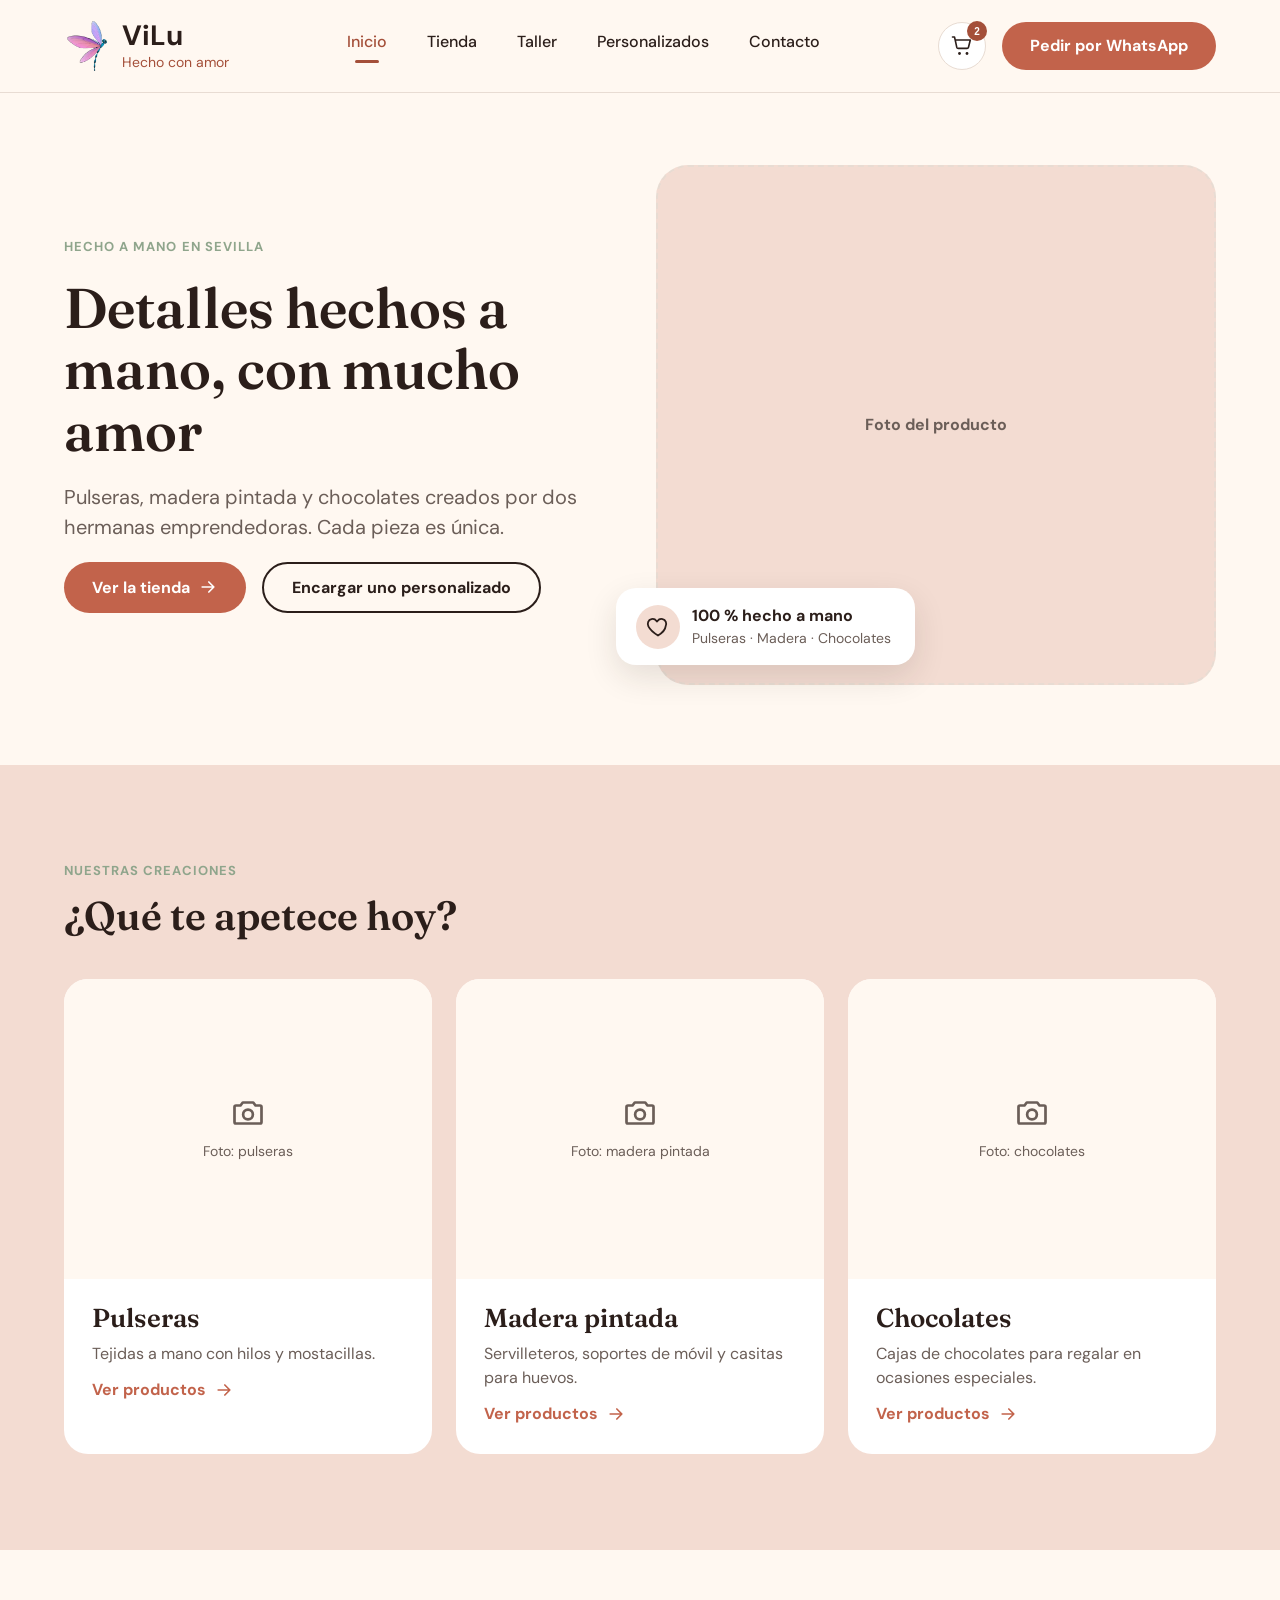
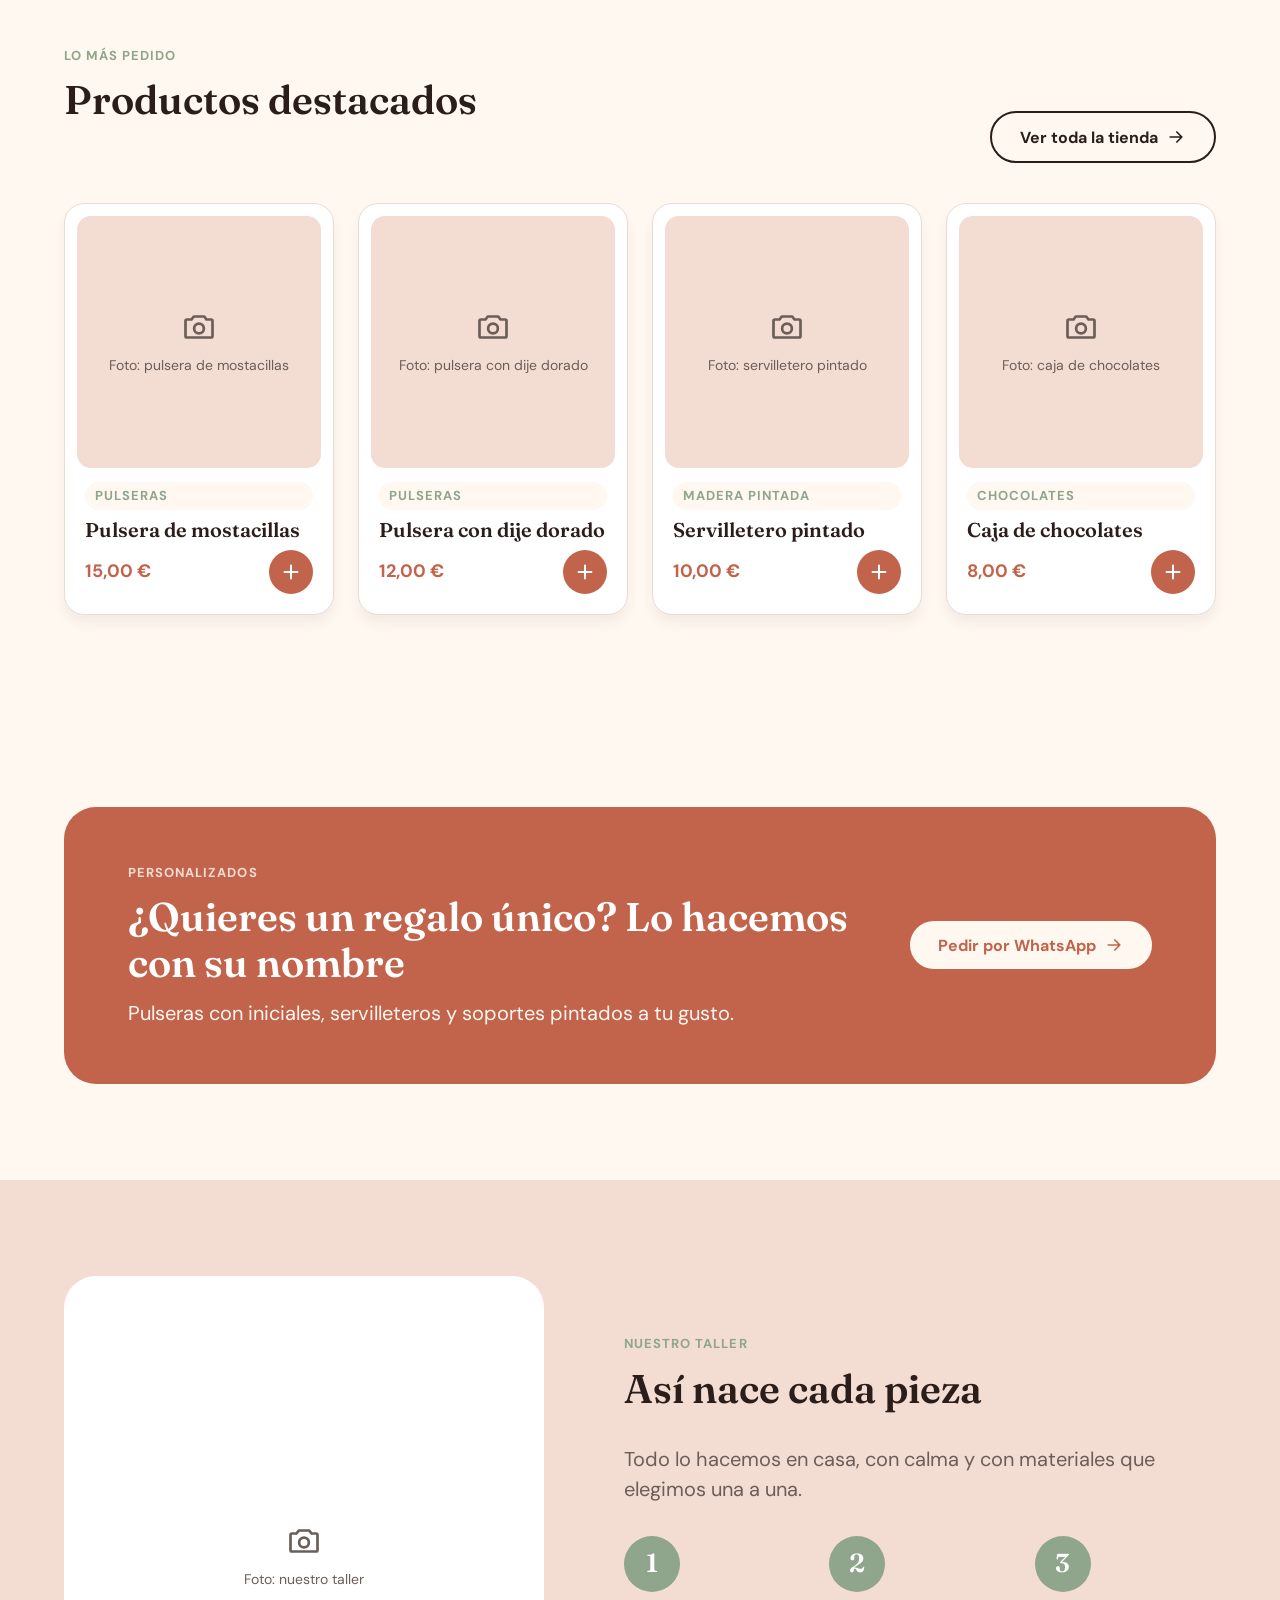
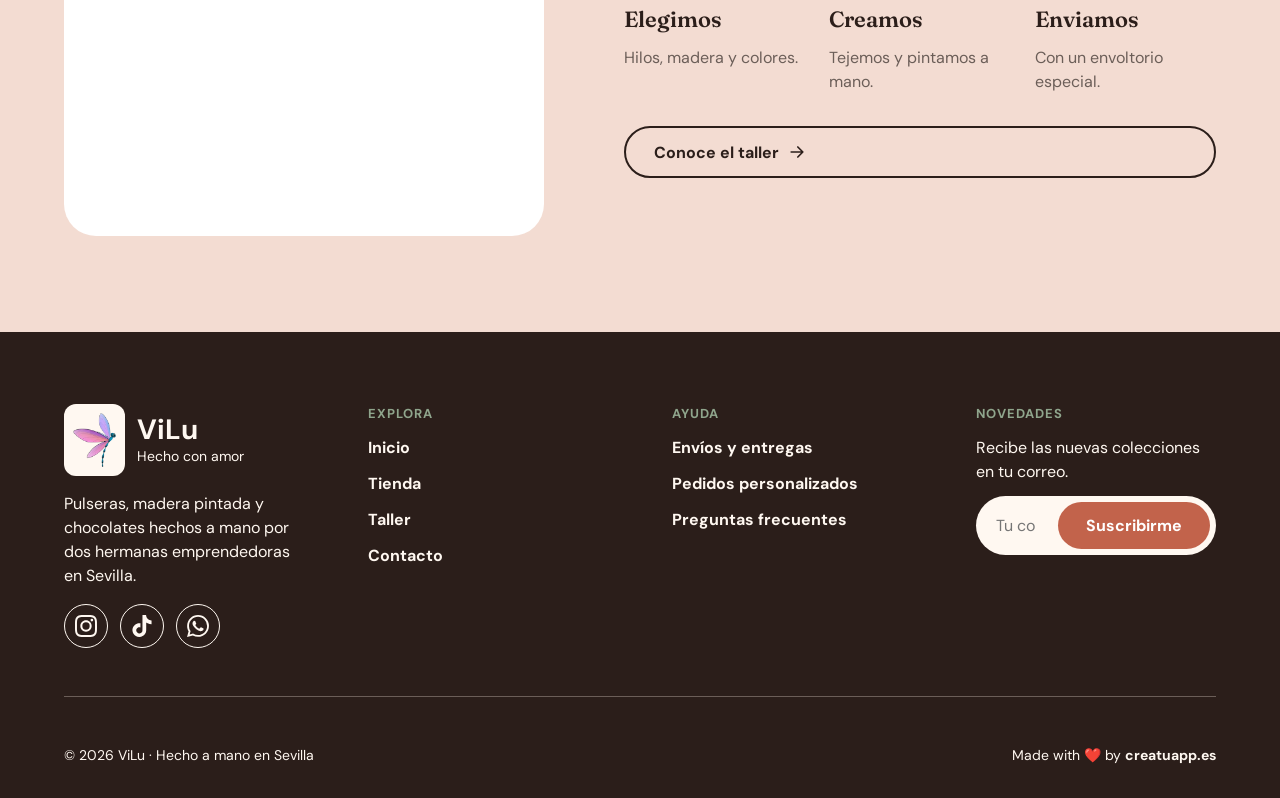
==== index.html @ 016a62fa "agregando taller" ====
<!DOCTYPE html>
<html lang="es">

<head>
  <meta charset="UTF-8">
  <meta name="viewport" content="width=device-width, initial-scale=1.0">
  <title>ViLu · Pulseras, madera pintada y chocolates hechos a mano en Sevilla</title>
  <meta name="description"
    content="Pulseras, madera pintada y chocolates hechos a mano en Sevilla por dos hermanas Colombianas.">

  <link rel="icon" href="img/favicon.png" type="image/png">

  <link rel="preload" href="fonts/dm-sans.woff2" as="font" type="font/woff2" crossorigin>

  <link rel="stylesheet" href="css/main.css">
</head>

<body>
  <header class="header">
    <div class="container header__container">

      <a class="logo" href="index.html">
        <img class="logo__img" src="img/logo.png" alt="" width="163" height="200">
        <span class="logo__text">
          <span class="logo__name">ViLu</span>
          <span class="logo__tagline">Hecho con amor</span>
        </span>
      </a>

      <nav class="nav" aria-label="Menú principal">
        <ul class="nav__list">
          <li><a class="nav__link nav__link--active" href="index.html" aria-current="page">Inicio</a></li>
          <li><a class="nav__link" href="tienda.html">Tienda</a></li>
          <li><a class="nav__link" href="taller.html">Taller</a></li>
          <li><a class="nav__link" href="personalizados.html">Personalizados</a></li>
          <li><a class="nav__link" href="contacto.html">Contacto</a></li>
        </ul>
      </nav>

      <div class="header__actions">
        <!-- PEC 5 (JS): el contador del carrito sumará productos -->
        <button class="cart" type="button" aria-label="Carrito: 2 productos">
          <img src="img/icono-carrito.svg" alt="" width="24" height="24">
          <span class="cart__count">2</span>
        </button>
        <a class="btn btn--primary header__whatsapp" href="https://wa.me/34000000000">Pedir por WhatsApp</a>
      </div>

    </div>
  </header>

  <main>

    <section class="hero">
      <div class="container hero__container">

        <div class="hero__text">
          <p class="hero__eyebrow">Hecho a mano en Sevilla</p>
          <h1 class="hero__title">Detalles hechos a mano, con mucho amor</h1>
          <p class="hero__description">Pulseras, madera pintada y chocolates creados por dos hermanas emprendedoras.
            Cada pieza es única.</p>

          <div class="hero__actions">
            <a class="btn btn--primary" href="tienda.html">
              Ver la tienda
              <img src="img/icono-flecha.svg" alt="" width="20" height="20">
            </a>
            <a class="btn btn--secondary" href="personalizados.html">Encargar uno personalizado</a>
          </div>
        </div>

        <div class="hero__media">
          <div class="hero__media-placeholder" aria-hidden="true">Foto del producto</div>

          <div class="hero__badge">
            <span class="hero__badge-icon">
              <img src="img/icono-corazon.svg" alt="" width="24" height="24">
            </span>
            <span class="hero__badge-text">
              <span class="hero__badge-title">100 % hecho a mano</span>
              <span class="hero__badge-subtitle">Pulseras · Madera · Chocolates</span>
            </span>
          </div>
        </div>

      </div>
    </section>

    <section class="categorias">
      <div class="container">

        <div class="section-heading">
          <p class="section-heading__eyebrow">Nuestras creaciones</p>
          <h2 class="section-heading__title">¿Qué te apetece hoy?</h2>
        </div>

        <div class="categorias__grid">

          <article class="categoria-card">
            <div class="categoria-card__foto">
              <img src="img/icono-foto.svg" alt="" width="36" height="36">
              <p>Foto: pulseras</p>
            </div>
            <div class="categoria-card__texto">
              <h3 class="categoria-card__titulo">Pulseras</h3>
              <p class="categoria-card__descripcion">Tejidas a mano con hilos y mostacillas.</p>
              <a class="categoria-card__enlace" href="tienda.html">
                Ver productos
                <img src="img/icono-flecha-terracota.svg" alt="" width="20" height="20">
              </a>
            </div>
          </article>

          <article class="categoria-card">
            <div class="categoria-card__foto">
              <img src="img/icono-foto.svg" alt="" width="36" height="36">
              <p>Foto: madera pintada</p>
            </div>
            <div class="categoria-card__texto">
              <h3 class="categoria-card__titulo">Madera pintada</h3>
              <p class="categoria-card__descripcion">Servilleteros, soportes de móvil y casitas para huevos.</p>
              <a class="categoria-card__enlace" href="tienda.html">
                Ver productos
                <img src="img/icono-flecha-terracota.svg" alt="" width="20" height="20">
              </a>
            </div>
          </article>

          <article class="categoria-card">
            <div class="categoria-card__foto">
              <img src="img/icono-foto.svg" alt="" width="36" height="36">
              <p>Foto: chocolates</p>
            </div>
            <div class="categoria-card__texto">
              <h3 class="categoria-card__titulo">Chocolates</h3>
              <p class="categoria-card__descripcion">Cajas de chocolates para regalar en ocasiones especiales.</p>
              <a class="categoria-card__enlace" href="tienda.html">
                Ver productos
                <img src="img/icono-flecha-terracota.svg" alt="" width="20" height="20">
              </a>
            </div>
          </article>

        </div>
      </div>
    </section>

    <section class="productos">
      <div class="container">

        <div class="productos__header">
          <div class="section-heading">
            <p class="section-heading__eyebrow">Lo más pedido</p>
            <h2 class="section-heading__title">Productos destacados</h2>
          </div>
          <a class="btn btn--secondary" href="tienda.html">
            Ver toda la tienda
            <img src="img/icono-flecha-cacao.svg" alt="" width="20" height="20">
          </a>
        </div>

        <div class="productos__grid">

          <article class="producto-card">
            <div class="producto-card__foto">
              <img src="img/icono-foto.svg" alt="" width="36" height="36">
              <p>Foto: pulsera de mostacillas</p>
            </div>
            <div class="producto-card__info">
              <span class="producto-card__etiqueta">Pulseras</span>
              <h3 class="producto-card__nombre">Pulsera de mostacillas</h3>
              <div class="producto-card__precio-fila">
                <span class="producto-card__precio">15,00 €</span>
                <button class="producto-card__anadir" type="button"
                  aria-label="Añadir Pulsera de mostacillas al carrito">
                  <img src="img/icono-mas.svg" alt="" width="22" height="22">
                </button>
              </div>
            </div>
          </article>

          <article class="producto-card">
            <div class="producto-card__foto">
              <img src="img/icono-foto.svg" alt="" width="36" height="36">
              <p>Foto: pulsera con dije dorado</p>
            </div>
            <div class="producto-card__info">
              <span class="producto-card__etiqueta">Pulseras</span>
              <h3 class="producto-card__nombre">Pulsera con dije dorado</h3>
              <div class="producto-card__precio-fila">
                <span class="producto-card__precio">12,00 €</span>
                <button class="producto-card__anadir" type="button"
                  aria-label="Añadir Pulsera con dije dorado al carrito">
                  <img src="img/icono-mas.svg" alt="" width="22" height="22">
                </button>
              </div>
            </div>
          </article>

          <article class="producto-card">
            <div class="producto-card__foto">
              <img src="img/icono-foto.svg" alt="" width="36" height="36">
              <p>Foto: servilletero pintado</p>
            </div>
            <div class="producto-card__info">
              <span class="producto-card__etiqueta">Madera pintada</span>
              <h3 class="producto-card__nombre">Servilletero pintado</h3>
              <div class="producto-card__precio-fila">
                <span class="producto-card__precio">10,00 €</span>
                <button class="producto-card__anadir" type="button" aria-label="Añadir Servilletero pintado al carrito">
                  <img src="img/icono-mas.svg" alt="" width="22" height="22">
                </button>
              </div>
            </div>
          </article>

          <article class="producto-card">
            <div class="producto-card__foto">
              <img src="img/icono-foto.svg" alt="" width="36" height="36">
              <p>Foto: caja de chocolates</p>
            </div>
            <div class="producto-card__info">
              <span class="producto-card__etiqueta">Chocolates</span>
              <h3 class="producto-card__nombre">Caja de chocolates</h3>
              <div class="producto-card__precio-fila">
                <span class="producto-card__precio">8,00 €</span>
                <button class="producto-card__anadir" type="button" aria-label="Añadir Caja de chocolates al carrito">
                  <img src="img/icono-mas.svg" alt="" width="22" height="22">
                </button>
              </div>
            </div>
          </article>

        </div>
      </div>
    </section>

    <section class="banner-personalizados">
      <div class="container">
        <div class="banner-cta">
          <div class="banner-cta__texto">
            <p class="banner-cta__etiqueta">Personalizados</p>
            <h2 class="banner-cta__titulo">¿Quieres un regalo único? Lo hacemos con su nombre</h2>
            <p class="banner-cta__descripcion">Pulseras con iniciales, servilleteros y soportes pintados a tu gusto.</p>
          </div>
          <a class="btn btn--light" href="https://wa.me/34000000000">
            Pedir por WhatsApp
            <img src="img/icono-flecha-terracota.svg" alt="" width="20" height="20">
          </a>
        </div>
      </div>
    </section>

    <section class="taller">
      <div class="container taller__container">

        <div class="taller__foto" aria-hidden="true">
          <img src="img/icono-foto.svg" alt="" width="36" height="36">
          <p>Foto: nuestro taller</p>
        </div>

        <div class="taller__texto">
          <div class="section-heading">
            <p class="section-heading__eyebrow">Nuestro taller</p>
            <h2 class="section-heading__title">Así nace cada pieza</h2>
          </div>
          <p class="taller__descripcion">Todo lo hacemos en casa, con calma y con materiales que elegimos una a una.</p>

          <div class="taller__pasos">
            <div class="paso">
              <span class="paso__numero">1</span>
              <h3 class="paso__titulo">Elegimos</h3>
              <p class="paso__descripcion">Hilos, madera y colores.</p>
            </div>
            <div class="paso">
              <span class="paso__numero">2</span>
              <h3 class="paso__titulo">Creamos</h3>
              <p class="paso__descripcion">Tejemos y pintamos a mano.</p>
            </div>
            <div class="paso">
              <span class="paso__numero">3</span>
              <h3 class="paso__titulo">Enviamos</h3>
              <p class="paso__descripcion">Con un envoltorio especial.</p>
            </div>
          </div>

          <a class="btn btn--secondary" href="taller.html">
            Conoce el taller
            <img src="img/icono-flecha-cacao.svg" alt="" width="20" height="20">
          </a>
        </div>

      </div>
    </section>


  </main>

  <footer class="footer">
    <div class="container">

      <div class="footer__columns">

        <div>
          <a class="logo logo--light" href="index.html">
            <img class="logo__img" src="img/logo.png" alt="" width="163" height="200">
            <span class="logo__text">
              <span class="logo__name">ViLu</span>
              <span class="logo__tagline logo__tagline--light">Hecho con amor</span>
            </span>
          </a>
          <p class="footer__text">Pulseras, madera pintada y chocolates hechos a mano por dos hermanas emprendedoras en
            Sevilla.</p>
          <ul class="social">
            <li><a class="social__link" href="https://www.instagram.com/vilu.hechoconamor"
                aria-label="Instagram de ViLu"><img src="img/icono-instagram.svg" alt="" width="22" height="22"></a>
            </li>
            <li><a class="social__link" href="https://www.tiktok.com/@vilu.hechoconamor"
                aria-label="TikTok de ViLu"><img src="img/icono-tiktok.svg" alt="" width="22" height="22"></a></li>
            <li><a class="social__link" href="https://wa.me/34000000000" aria-label="WhatsApp de ViLu"><img
                  src="img/icono-whatsapp.svg" alt="" width="22" height="22"></a></li>
          </ul>
        </div>

        <nav aria-label="Explora">
          <h2 class="footer__title">Explora</h2>
          <ul class="footer__list">
            <li><a class="footer__link" href="index.html">Inicio</a></li>
            <li><a class="footer__link" href="tienda.html">Tienda</a></li>
            <li><a class="footer__link" href="taller.html">Taller</a></li>
            <li><a class="footer__link" href="contacto.html">Contacto</a></li>
          </ul>
        </nav>

        <div>
          <h2 class="footer__title">Ayuda</h2>
          <ul class="footer__list">
            <li><a class="footer__link" href="contacto.html">Envíos y entregas</a></li>
            <li><a class="footer__link" href="personalizados.html">Pedidos personalizados</a></li>
            <li><a class="footer__link" href="contacto.html">Preguntas frecuentes</a></li>
          </ul>
        </div>

        <div>
          <h2 class="footer__title">Novedades</h2>
          <!-- PEC 5 (JS): validar correo -->
          <form class="newsletter" action="#" method="post">
            <label class="newsletter__label" for="newsletter-email">Recibe las nuevas colecciones en tu correo.</label>
            <div class="newsletter__box">
              <input class="newsletter__input" type="email" id="newsletter-email" name="email" placeholder="Tu correo"
                required>
              <button class="btn btn--primary" type="submit">Suscribirme</button>
            </div>
          </form>
        </div>

      </div>

      <div class="footer__bottom">
        <p>© 2026 ViLu · Hecho a mano en Sevilla</p>
        <p>Made with <span aria-hidden="true">❤️</span><span class="visually-hidden"> love</span> by <a
            class="footer__link" href="https://creatuapp.es" target="_blank" rel="noopener noreferrer">creatuapp.es</a>
        </p>

      </div>

    </div>
  </footer>

  <script src="js/main.js" defer></script>

</body>

</html>
---- css/main.css ----
/* Reset CSS */

* {
  margin: 0;
  padding: 0;
  border: 0;
  box-sizing: border-box;
}

/* 1. FUENTES */
@font-face {
  font-family: "DM Sans";
  src: url("../fonts/dm-sans.woff2") format("woff2");
  font-weight: 100 1000;
  /* un solo archivo con todos los pesos */
  font-style: normal;
}

@font-face {
  font-family: "Fraunces";
  src: url("../fonts/fraunces.woff2") format("woff2");
  font-weight: 100 900;
  /* variable: de 100 a 900 en un solo archivo */
  font-style: normal;
}

/* 2. VARIABLES colores que use en Figma) */
:root {
  --color-crema: #fff8f1;
  --color-cacao: #2b1e1a;
  --color-terracota: #c2634b;
  --color-terracota-oscuro: #a44f39;
  --color-salvia: #8fa58c;
  --color-blanco: #ffffff;
  --color-gris: #6b5e58;
  --color-linea: #e8dcd3;
  --color-rosa-arena: #f3dcd2;

  --font-main: "DM Sans", Arial, sans-serif;
  --font-display: "Fraunces", Georgia, serif;
  /* solo para títulos grandes */
}

/* 3. BASE */
body {
  background-color: var(--color-crema);
  color: var(--color-cacao);
  font-family: var(--font-main);
  line-height: 1.5;
}

img {
  display: block;
  max-width: 100%;
}

ul {
  list-style: none;
}

.container {
  width: 90%;
  max-width: 75rem;
  margin: 0 auto;
}

/* 4. BOTÓN */
.btn {
  display: inline-flex;
  align-items: center;
  gap: 0.5rem;
  padding: 0.875rem 1.75rem;
  border-radius: 50rem;
  font-family: var(--font-main);
  font-size: 1em;
  font-weight: 700;
  line-height: 1.2;
  text-align: center;
  text-decoration: none;
  cursor: pointer;
  transition: background-color 0.2s;
}

.btn--primary {
  background-color: var(--color-terracota);
  color: var(--color-blanco);
}

.btn--primary:hover {
  background-color: var(--color-terracota-oscuro);
}

.btn--secondary {
  border: 2px solid var(--color-cacao);
  color: var(--color-cacao);
  background-color: transparent;
}

.btn--secondary:hover {
  background-color: var(--color-cacao);
  color: var(--color-crema);
}

/* 5. LOGO (header y footer) */
.logo {
  display: flex;
  align-items: center;
  gap: 0.75rem;
  color: var(--color-cacao);
  text-decoration: none;
}

.logo--light {
  color: var(--color-crema);
}

.logo__img {
  height: 3.5rem;
  width: auto;
  /* el logo no es circular: se respeta su proporción real */
}

/* En el footer (fondo oscuro) la libélula lleva una placa clara detrás:
   su ilustración está pensada para verse sobre fondo blanco. */
.logo--light .logo__img {
  height: 4.5rem;
  padding: 0.375rem;
  border-radius: 0.75rem;
  background-color: var(--color-crema);
}

.logo__text {
  display: flex;
  flex-direction: column;
}

.logo__name {
  font-size: 1.75em;
  font-weight: 700;
  line-height: 1.2;
}

.logo__tagline {
  color: var(--color-terracota-oscuro);
  font-size: 0.875em;
}

.logo__tagline--light {
  color: var(--color-crema);
}

/* 6. HEADER */
.header {
  border-bottom: 1px solid var(--color-linea);
}

.header__container {
  display: flex;
  align-items: center;
  justify-content: space-between;
  gap: 1rem;
  padding: 1.125rem 0;
}

.nav__list {
  display: flex;
  gap: 2.5rem;
}

.nav__link {
  display: block;
  color: var(--color-cacao);
  font-weight: 500;
  text-decoration: none;
}

.nav__link:hover,
.nav__link--active {
  color: var(--color-terracota-oscuro);
}

.nav__link--active::after {
  content: "";
  display: block;
  width: 1.5rem;
  height: 3px;
  margin: 0.375rem auto 0;
  border-radius: 3px;
  background-color: var(--color-terracota-oscuro);
}

.header__actions {
  display: flex;
  align-items: center;
  gap: 1rem;
}

.cart {
  position: relative;
  display: flex;
  align-items: center;
  justify-content: center;
  width: 3rem;
  height: 3rem;
  border: 1px solid var(--color-linea);
  border-radius: 50%;
  background-color: var(--color-blanco);
  cursor: pointer;
}

.cart__count {
  position: absolute;
  top: -0.125rem;
  right: -0.125rem;
  display: flex;
  align-items: center;
  justify-content: center;
  width: 1.25rem;
  height: 1.25rem;
  border-radius: 50%;
  background-color: var(--color-terracota-oscuro);
  color: var(--color-blanco);
  font-size: 0.75em;
  font-weight: 700;
}

/* 7. FOOTER */
.footer {
  padding-top: 4.5rem;
  background-color: var(--color-cacao);
  color: var(--color-crema);
}

.footer__columns {
  display: grid;
  grid-template-columns: repeat(4, 1fr);
  gap: 4rem;
}

.footer__text {
  margin-top: 1rem;
}

.footer__title {
  margin-bottom: 0.75rem;
  color: var(--color-salvia);
  font-size: 0.8125em;
  font-weight: 700;
  letter-spacing: 0.08em;
  text-transform: uppercase;
}

.footer__list {
  display: flex;
  flex-direction: column;
  gap: 0.75rem;
}

.footer__link {
  color: var(--color-crema);
  text-decoration: none;
  font-weight: 700;
}

.footer__link:hover {
  text-decoration: underline;
}

.visually-hidden {
  position: absolute;
  width: 1px;
  height: 1px;
  padding: 0;
  margin: -1px;
  overflow: hidden;
  clip: rect(0, 0, 0, 0);
  white-space: nowrap;
  border: 0;
}

.social {
  display: flex;
  gap: 0.75rem;
  margin-top: 1rem;
}

.social__link {
  display: flex;
  align-items: center;
  justify-content: center;
  width: 2.75rem;
  height: 2.75rem;
  border: 1px solid var(--color-crema);
  border-radius: 50%;
}

.social__link:hover {
  background-color: var(--color-terracota-oscuro);
}

.newsletter__label {
  display: block;
  margin-bottom: 0.75rem;
}

.newsletter__box {
  display: flex;
  align-items: center;
  gap: 0.5rem;
  padding: 0.375rem;
  border-radius: 50rem;
  background-color: var(--color-crema);
}

.newsletter__input {
  width: 100%;
  min-width: 0;
  padding: 0 0.875rem;
  background-color: var(--color-crema);
  color: var(--color-cacao);
  font-family: var(--font-main);
  font-size: 1em;
}

.footer__bottom {
  display: flex;
  justify-content: space-between;
  flex-wrap: wrap;
  gap: 1rem;
  margin-top: 3rem;
  padding: 3rem 0 2rem;
  border-top: 1px solid var(--color-gris);
  font-size: 0.875em;
}

/* 8. HERO */
.hero {
  padding: 4.5rem 0 5rem;
}

.hero__container {
  display: flex;
  align-items: center;
  gap: 4rem;
}

.hero__text {
  flex: 1;
  display: flex;
  flex-direction: column;
  gap: 1.25rem;
}

.hero__eyebrow {
  color: var(--color-salvia);
  font-size: 0.8125em;
  font-weight: 700;
  letter-spacing: 0.08em;
  text-transform: uppercase;
}

.hero__title {
  font-family: var(--font-display);
  font-size: 3.5rem;
  font-weight: 600;
  line-height: 1.1;
}

.hero__description {
  color: var(--color-gris);
  font-size: 1.25em;
}

.hero__actions {
  display: flex;
  flex-wrap: wrap;
  gap: 1rem;
}

.hero__media {
  position: relative;
  flex-shrink: 0;
  width: 35rem;
}

.hero__media-placeholder {
  display: flex;
  align-items: center;
  justify-content: center;
  width: 100%;
  height: 32.5rem;
  border: 2px dashed var(--color-linea);
  border-radius: 2rem;
  background-color: var(--color-rosa-arena);
  color: var(--color-gris);
  font-weight: 700;
}

.hero__badge {
  position: absolute;
  left: -2.5rem;
  bottom: 1.25rem;
  display: flex;
  align-items: center;
  gap: 0.75rem;
  padding: 1rem 1.5rem 1rem 1.25rem;
  border-radius: 1.25rem;
  background-color: var(--color-blanco);
  box-shadow: 0 0.75rem 2rem rgba(43, 31, 26, 0.12);
}

.hero__badge-icon {
  display: flex;
  align-items: center;
  justify-content: center;
  width: 2.75rem;
  height: 2.75rem;
  border-radius: 50%;
  background-color: var(--color-rosa-arena);
}

.hero__badge-text {
  display: flex;
  flex-direction: column;
}

.hero__badge-title {
  font-weight: 700;
}

.hero__badge-subtitle {
  color: var(--color-gris);
  font-size: 0.875em;
}


/* 9. CATEGORÍAS */
.section-heading {
  display: flex;
  flex-direction: column;
  gap: 0.75rem;
  margin-bottom: 2.5rem;
}

.section-heading__eyebrow {
  color: var(--color-salvia);
  font-size: 0.8125em;
  font-weight: 700;
  letter-spacing: 0.08em;
  text-transform: uppercase;
}

.section-heading__title {
  font-family: var(--font-display);
  font-size: 2.5rem;
  font-weight: 600;
  line-height: 1.15;
}

.categorias {
  background-color: var(--color-rosa-arena);
  padding: 6rem 0;
}

.categorias__grid {
  display: flex;
  gap: 1.5rem;
}

.categoria-card {
  flex: 1;
  display: flex;
  flex-direction: column;
  overflow: hidden;
  border-radius: 1.5rem;
  background-color: var(--color-blanco);
}

.categoria-card__foto {
  display: flex;
  flex-direction: column;
  align-items: center;
  justify-content: center;
  gap: 0.625rem;
  height: 18.75rem;
  background-color: var(--color-crema);
  color: var(--color-gris);
  font-size: 0.875em;
}

.categoria-card__texto {
  display: flex;
  flex-direction: column;
  gap: 0.5rem;
  padding: 1.5rem 1.75rem 1.75rem;
}

.categoria-card__titulo {
  font-family: var(--font-display);
  font-size: 1.625rem;
  font-weight: 600;
  line-height: 1.2;
}

.categoria-card__descripcion {
  color: var(--color-gris);
}

.categoria-card__enlace {
  display: inline-flex;
  align-items: center;
  gap: 0.5rem;
  margin-top: 0.25rem;
  color: var(--color-terracota);
  font-weight: 700;
  text-decoration: none;
}

.categoria-card__enlace:hover {
  text-decoration: underline;
}

/* 10. PRODUCTOS DESTACADOS */
.productos {
  padding: 6rem 0;
}

.productos__header {
  display: flex;
  align-items: flex-end;
  justify-content: space-between;
  gap: 1.5rem;
  margin-bottom: 2.5rem;
}

.productos__grid {
  display: flex;
  gap: 1.5rem;
}

.producto-card {
  flex: 1;
  display: flex;
  flex-direction: column;
  gap: 0.875rem;
  padding: 0.75rem 0.75rem 1.25rem;
  border: 1px solid var(--color-linea);
  border-radius: 1.25rem;
  background-color: var(--color-blanco);
  box-shadow: 0 0.5rem 0.75rem rgba(43, 31, 26, 0.06);
}

.producto-card__foto {
  display: flex;
  flex-direction: column;
  align-items: center;
  justify-content: center;
  gap: 0.625rem;
  height: 15.75rem;
  padding: 0 1rem;
  border-radius: 0.875rem;
  background-color: var(--color-rosa-arena);
  color: var(--color-gris);
  font-size: 0.875em;
  text-align: center;
}

.producto-card__info {
  display: flex;
  flex-direction: column;
  gap: 0.5rem;
  padding: 0 0.5rem;
  flex: 1;
}

.producto-card__etiqueta {
  display: inline-block;
  padding: 0.25rem 0.625rem;
  border-radius: 999px;
  background-color: var(--color-crema);
  color: var(--color-salvia);
  font-size: 0.8125em;
  font-weight: 700;
  letter-spacing: 0.08em;
  text-transform: uppercase;
}

.producto-card__nombre {
  font-family: var(--font-display);
  font-size: 1.25rem;
  font-weight: 600;
  line-height: 1.2;
}

.producto-card__precio-fila {
  display: flex;
  align-items: center;
  justify-content: space-between;
  width: 100%;
  margin-top: auto;
}

.producto-card__precio {
  color: var(--color-terracota);
  font-size: 1.125rem;
  font-weight: 700;
}

.producto-card__anadir {
  display: flex;
  align-items: center;
  justify-content: center;
  width: 2.75rem;
  height: 2.75rem;
  border: none;
  border-radius: 50%;
  background-color: var(--color-terracota);
  cursor: pointer;
  transition: background-color 0.2s;
}

.producto-card__anadir:hover {
  background-color: var(--color-terracota-oscuro);
}

/* 11. BANNER PERSONALIZADOS */
.banner-personalizados {
  padding: 6rem 0;
}

.banner-cta {
  display: flex;
  align-items: center;
  justify-content: space-between;
  gap: 2rem;
  padding: 3.5rem 4rem;
  border-radius: 2rem;
  background-color: var(--color-terracota);
}

.banner-cta__texto {
  display: flex;
  flex-direction: column;
  gap: 0.75rem;
}

.banner-cta__etiqueta {
  color: var(--color-rosa-arena);
  font-size: 0.8125em;
  font-weight: 700;
  letter-spacing: 0.08em;
  text-transform: uppercase;
}

.banner-cta__titulo {
  font-family: var(--font-display);
  font-size: 2.5rem;
  font-weight: 600;
  line-height: 1.15;
  color: var(--color-blanco);
}

.banner-cta__descripcion {
  color: var(--color-crema);
  font-size: 1.25em;
}

.btn--light {
  background-color: var(--color-crema);
  color: var(--color-terracota);
  flex-shrink: 0;
}

/* 12. NUESTRO TALLER */
.taller {
  padding: 6rem 0;
  background-color: var(--color-rosa-arena);
}

.taller__container {
  display: flex;
  align-items: center;
  gap: 5rem;
}

.taller__foto {
  display: flex;
  flex-direction: column;
  align-items: center;
  justify-content: center;
  gap: 0.625rem;
  flex-shrink: 0;
  width: 30rem;
  height: 35rem;
  border-radius: 2rem;
  background-color: var(--color-blanco);
  color: var(--color-gris);
  font-size: 0.875em;
}

.taller__texto {
  display: flex;
  flex-direction: column;
  gap: 2rem;
}

.taller__texto .section-heading {
  margin-bottom: 0;
}

.taller__descripcion {
  color: var(--color-gris);
  font-size: 1.25em;
}

.taller__pasos {
  display: flex;
  gap: 1.5rem;
}

.paso {
  flex: 1;
  display: flex;
  flex-direction: column;
  gap: 0.875rem;
}

.paso__numero {
  display: flex;
  align-items: center;
  justify-content: center;
  width: 3.5rem;
  height: 3.5rem;
  border-radius: 50%;
  background-color: var(--color-salvia);
  color: var(--color-blanco);
  font-family: var(--font-display);
  font-size: 1.625rem;
  font-weight: 600;
}

.paso__titulo {
  font-family: var(--font-display);
  font-size: 1.375rem;
  font-weight: 600;
  line-height: 1.2;
}

.paso__descripcion {
  color: var(--color-gris);
}

/* 13. RESPONSIVE */
@media (max-width: 1200px) {
  .footer__columns {
    grid-template-columns: repeat(2, 1fr);
    gap: 3rem;
  }
}

@media (max-width: 768px) {
  .header__container {
    flex-wrap: wrap;
  }

  .hero__container {
    flex-direction: column;
  }

  .hero__media {
    width: 100%;
  }

  .nav {
    order: 3;
    width: 100%;
  }

  .nav__list {
    flex-wrap: wrap;
    justify-content: center;
    gap: 1.5rem;
  }

  .categorias__grid {
    flex-direction: column;
  }

  .productos__header {
    flex-direction: column;
    align-items: flex-start;
  }

  .productos__grid {
    flex-direction: column;
  }

  .banner-cta {
    flex-direction: column;
    align-items: flex-start;
    padding: 2.5rem;
  }

  .taller__container {
    flex-direction: column;
  }

  .taller__foto {
    width: 100%;
  }

}

@media (max-width: 480px) {
  .logo__img {
    height: 2.75rem;
  }

  .header__whatsapp {
    display: none;
  }

  .footer__columns {
    grid-template-columns: 1fr;
  }

  .hero__title {
    font-size: 2.25rem;
  }

  .hero__badge {
    left: 1rem;
    right: 1rem;
    bottom: -1.5rem;
  }

  .hero__media-placeholder {
    height: 20rem;
  }

  .taller__pasos {
    flex-direction: column;
  }
}
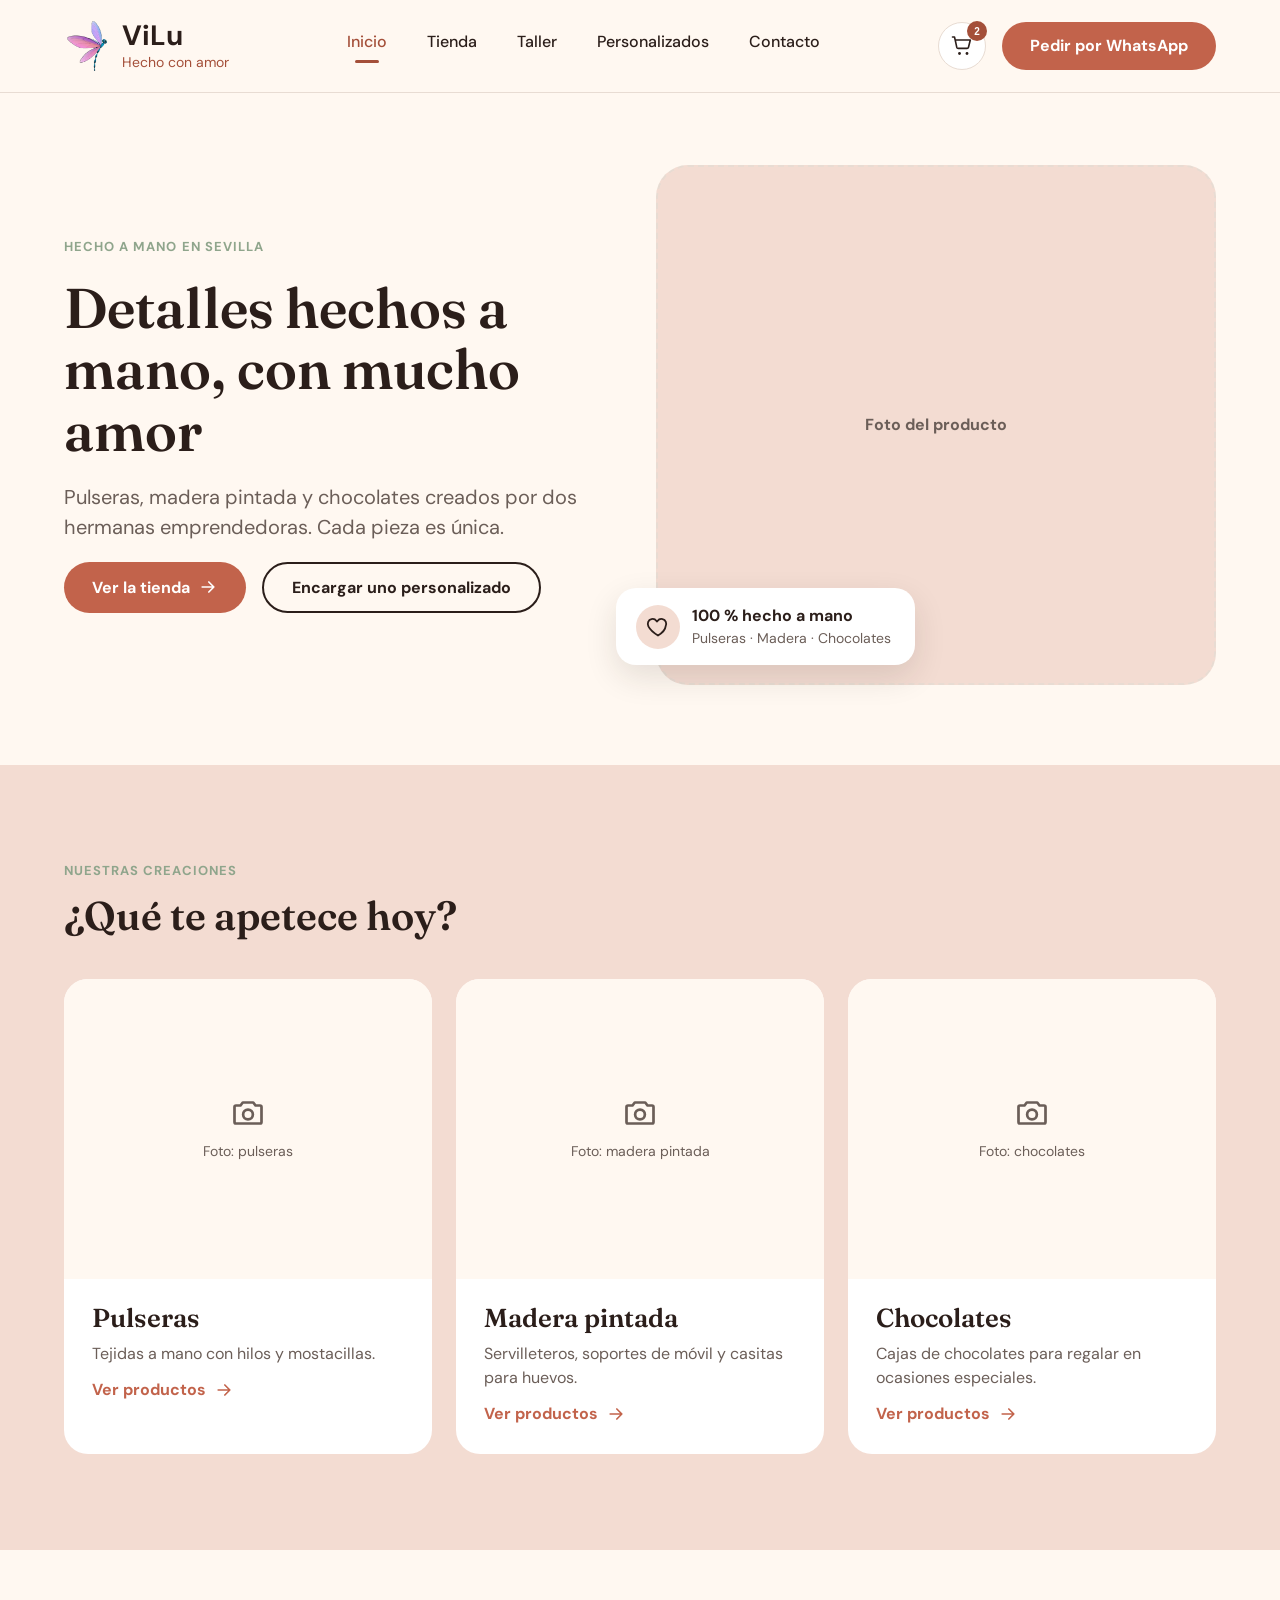
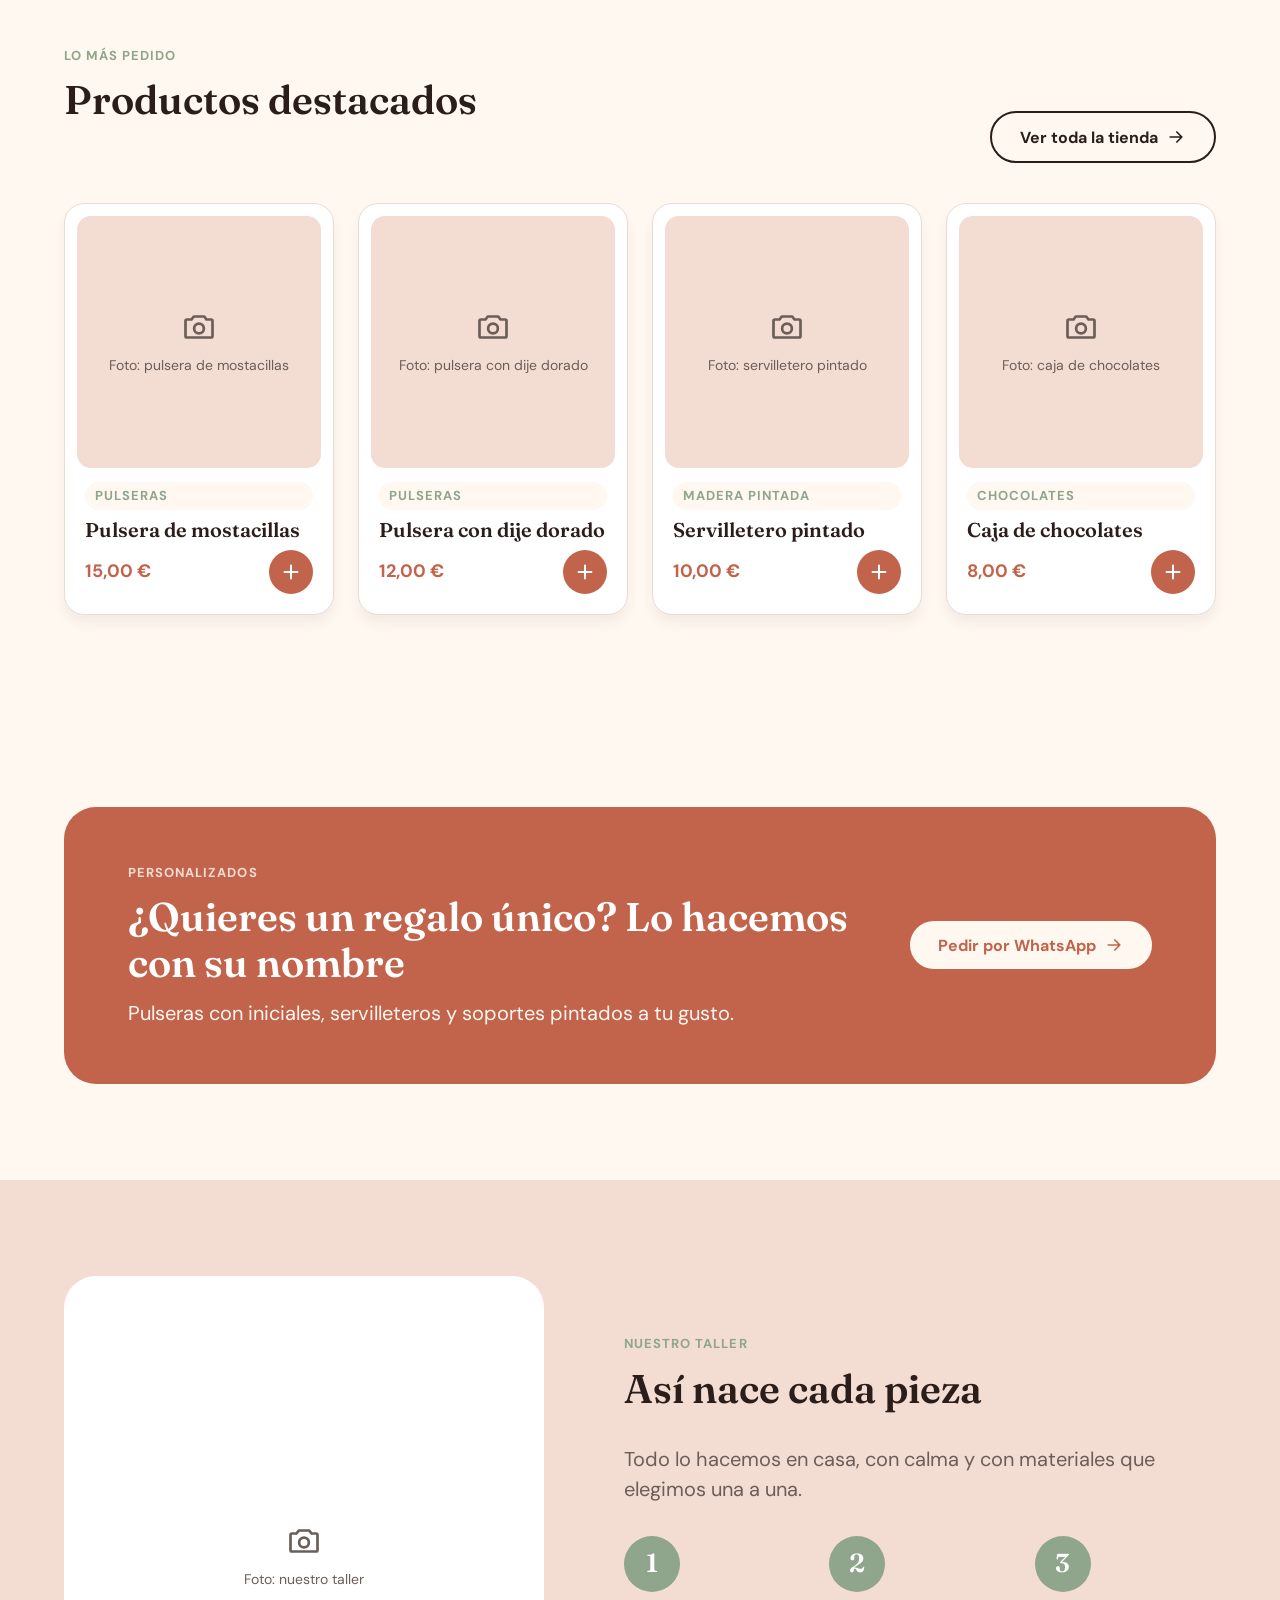
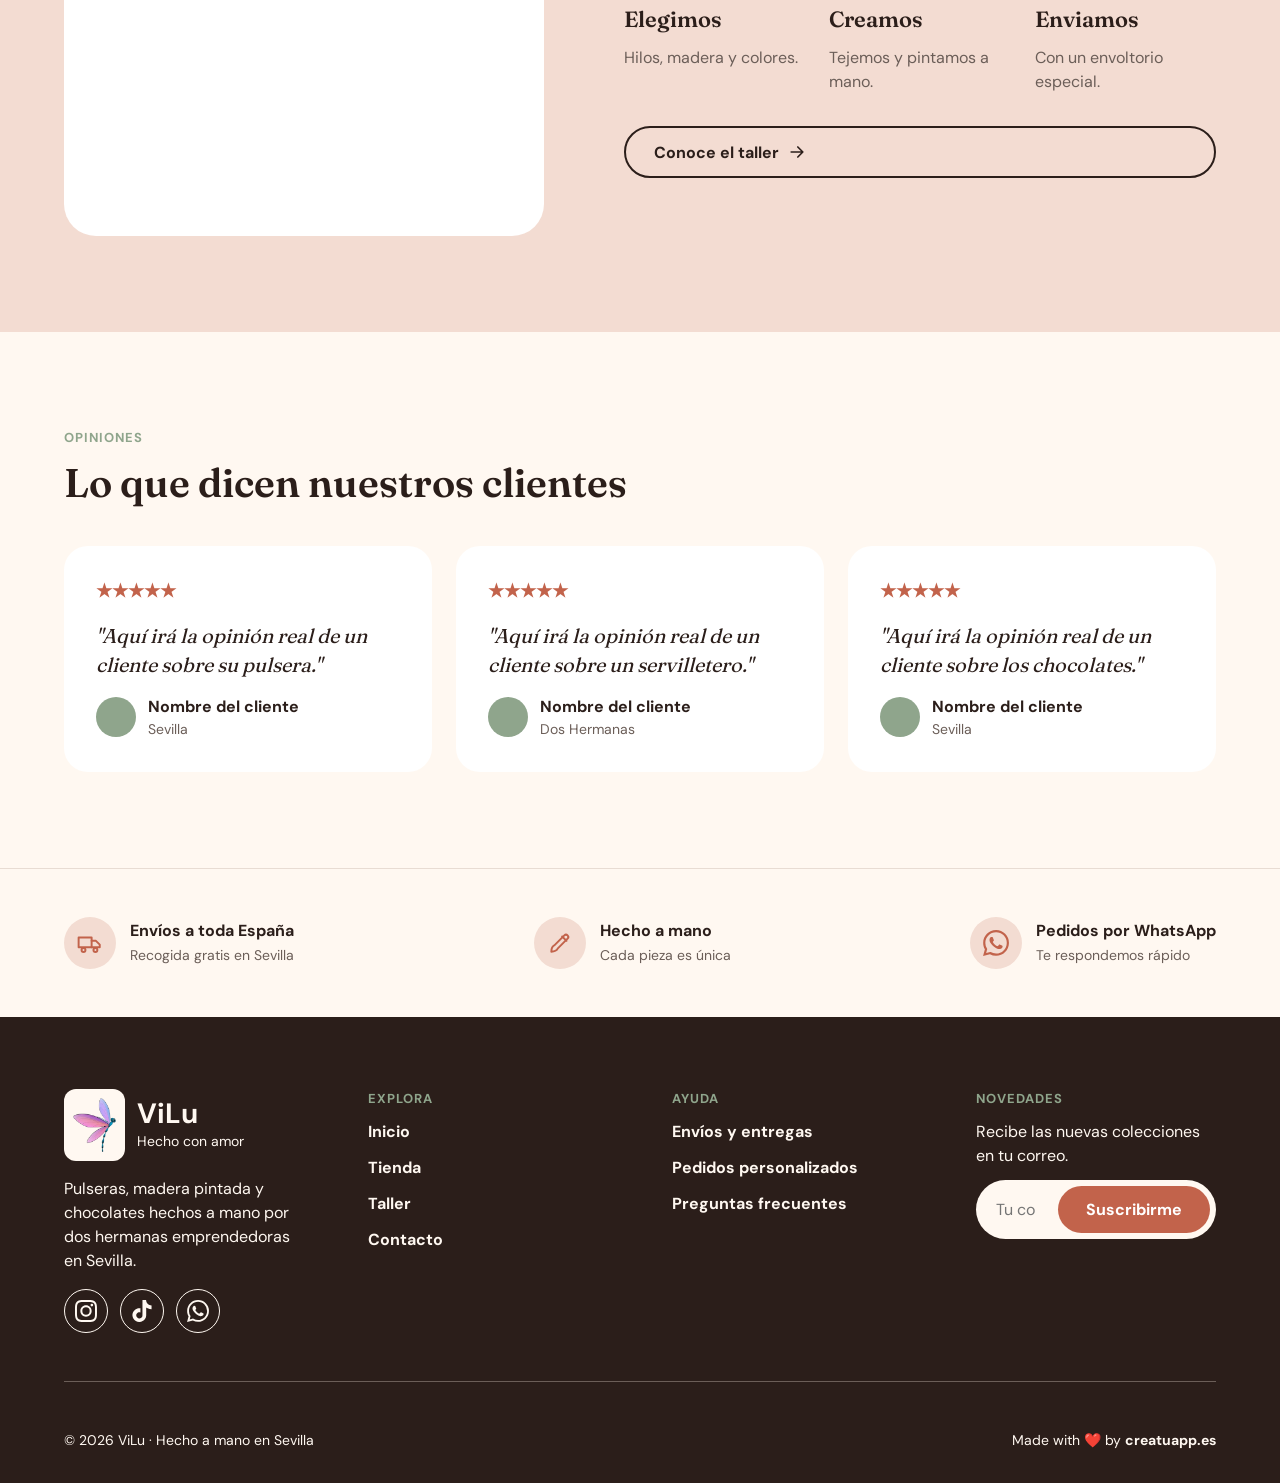
==== commit 087f4850: "agregando beneficios" ====
--- a/index.html
+++ b/index.html
@@ -288,6 +288,92 @@
             Conoce el taller
             <img src="img/icono-flecha-cacao.svg" alt="" width="20" height="20">
           </a>
+        </div>
+
+      </div>
+    </section>
+
+    <section class="opiniones">
+      <div class="container">
+
+        <div class="section-heading">
+          <p class="section-heading__eyebrow">Opiniones</p>
+          <h2 class="section-heading__title">Lo que dicen nuestros clientes</h2>
+        </div>
+
+        <div class="opiniones__grid">
+
+          <article class="testimonio">
+            <p class="testimonio__estrellas" aria-label="5 de 5 estrellas">★★★★★</p>
+            <p class="testimonio__texto">"Aquí irá la opinión real de un cliente sobre su pulsera."</p>
+            <div class="testimonio__autor">
+              <div class="testimonio__avatar" aria-hidden="true"></div>
+              <div>
+                <p class="testimonio__nombre">Nombre del cliente</p>
+                <p class="testimonio__ciudad">Sevilla</p>
+              </div>
+            </div>
+          </article>
+
+          <article class="testimonio">
+            <p class="testimonio__estrellas" aria-label="5 de 5 estrellas">★★★★★</p>
+            <p class="testimonio__texto">"Aquí irá la opinión real de un cliente sobre un servilletero."</p>
+            <div class="testimonio__autor">
+              <div class="testimonio__avatar" aria-hidden="true"></div>
+              <div>
+                <p class="testimonio__nombre">Nombre del cliente</p>
+                <p class="testimonio__ciudad">Dos Hermanas</p>
+              </div>
+            </div>
+          </article>
+
+          <article class="testimonio">
+            <p class="testimonio__estrellas" aria-label="5 de 5 estrellas">★★★★★</p>
+            <p class="testimonio__texto">"Aquí irá la opinión real de un cliente sobre los chocolates."</p>
+            <div class="testimonio__autor">
+              <div class="testimonio__avatar" aria-hidden="true"></div>
+              <div>
+                <p class="testimonio__nombre">Nombre del cliente</p>
+                <p class="testimonio__ciudad">Sevilla</p>
+              </div>
+            </div>
+          </article>
+
+        </div>
+      </div>
+    </section>
+
+    <section class="beneficios">
+      <div class="container beneficios__grid">
+
+        <div class="beneficio">
+          <span class="beneficio__icono">
+            <img src="img/icono-envio.svg" alt="" width="26" height="26">
+          </span>
+          <span class="beneficio__texto">
+            <span class="beneficio__titulo">Envíos a toda España</span>
+            <span class="beneficio__descripcion">Recogida gratis en Sevilla</span>
+          </span>
+        </div>
+
+        <div class="beneficio">
+          <span class="beneficio__icono">
+            <img src="img/icono-pincel.svg" alt="" width="26" height="26">
+          </span>
+          <span class="beneficio__texto">
+            <span class="beneficio__titulo">Hecho a mano</span>
+            <span class="beneficio__descripcion">Cada pieza es única</span>
+          </span>
+        </div>
+
+        <div class="beneficio">
+          <span class="beneficio__icono">
+            <img src="img/icono-whatsapp-terracota.svg" alt="" width="26" height="26">
+          </span>
+          <span class="beneficio__texto">
+            <span class="beneficio__titulo">Pedidos por WhatsApp</span>
+            <span class="beneficio__descripcion">Te respondemos rápido</span>
+          </span>
         </div>
 
       </div>
--- a/css/main.css
+++ b/css/main.css
@@ -750,7 +750,107 @@
   color: var(--color-gris);
 }
 
-/* 13. RESPONSIVE */
+/* 13. OPINIONES */
+.opiniones {
+  padding: 6rem 0;
+}
+
+.opiniones__grid {
+  display: flex;
+  gap: 1.5rem;
+}
+
+.testimonio {
+  flex: 1;
+  display: flex;
+  flex-direction: column;
+  gap: 1rem;
+  padding: 2rem;
+  border-radius: 1.5rem;
+  background-color: var(--color-blanco);
+}
+
+.testimonio__estrellas {
+  color: var(--color-terracota);
+  font-size: 1.125rem;
+  font-weight: 700;
+}
+
+.testimonio__texto {
+  font-family: var(--font-display);
+  font-style: italic;
+  font-size: 1.25rem;
+  line-height: 1.45;
+}
+
+.testimonio__autor {
+  display: flex;
+  align-items: center;
+  gap: 0.75rem;
+}
+
+.testimonio__avatar {
+  flex-shrink: 0;
+  width: 2.5rem;
+  height: 2.5rem;
+  border-radius: 50%;
+  background-color: var(--color-salvia);
+}
+
+.testimonio__nombre {
+  font-weight: 700;
+}
+
+.testimonio__ciudad {
+  color: var(--color-gris);
+  font-size: 0.875em;
+}
+
+/* 14. BENEFICIOS */
+.beneficios {
+  padding: 3rem 0;
+  border-top: 1px solid var(--color-linea);
+}
+
+.beneficios__grid {
+  display: flex;
+  justify-content: space-between;
+  gap: 1.5rem;
+}
+
+.beneficio {
+  display: flex;
+  align-items: center;
+  gap: 0.875rem;
+}
+
+.beneficio__icono {
+  display: flex;
+  align-items: center;
+  justify-content: center;
+  flex-shrink: 0;
+  width: 3.25rem;
+  height: 3.25rem;
+  border-radius: 50%;
+  background-color: var(--color-rosa-arena);
+}
+
+.beneficio__texto {
+  display: flex;
+  flex-direction: column;
+  gap: 0.125rem;
+}
+
+.beneficio__titulo {
+  font-weight: 700;
+}
+
+.beneficio__descripcion {
+  color: var(--color-gris);
+  font-size: 0.875em;
+}
+
+/* 15. RESPONSIVE */
 @media (max-width: 1200px) {
   .footer__columns {
     grid-template-columns: repeat(2, 1fr);
@@ -809,6 +909,14 @@
     width: 100%;
   }
 
+  .opiniones__grid {
+    flex-direction: column;
+  }
+
+  .beneficios__grid {
+    flex-direction: column;
+  }
+
 }
 
 @media (max-width: 480px) {
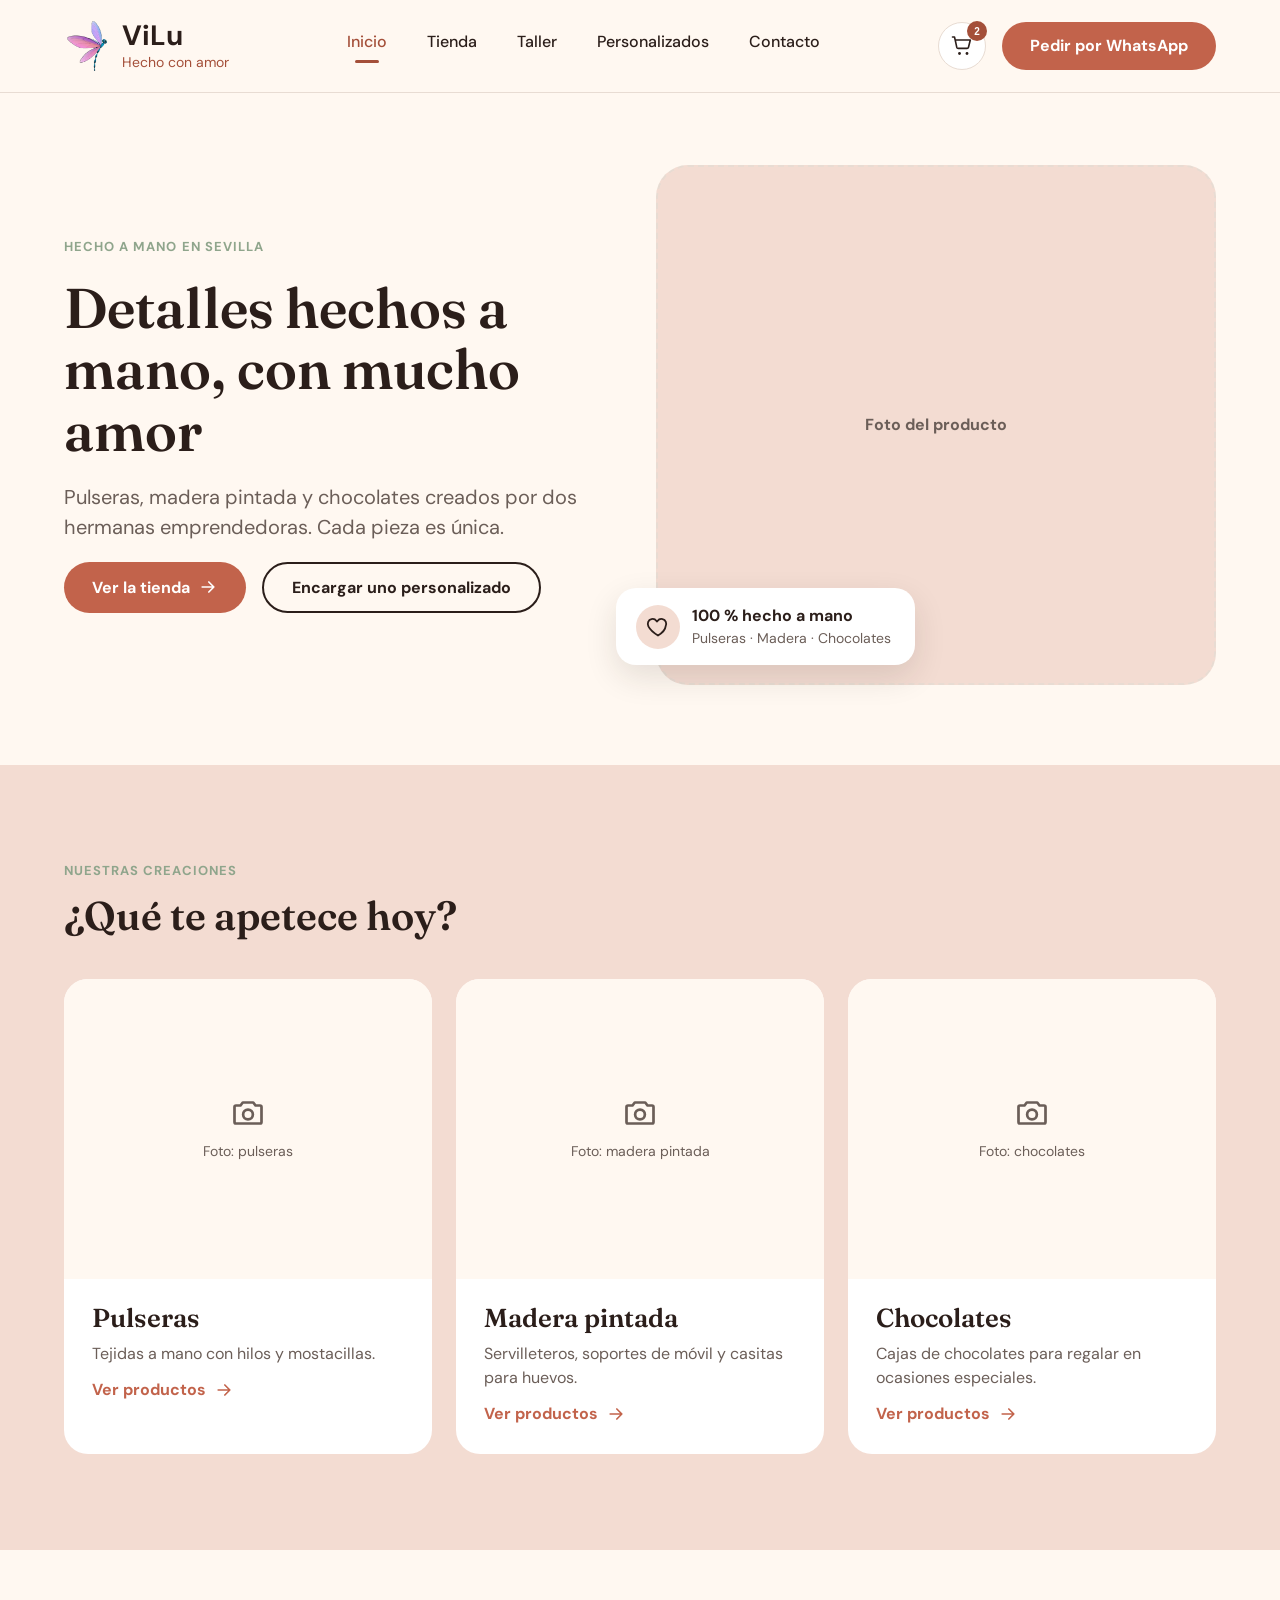
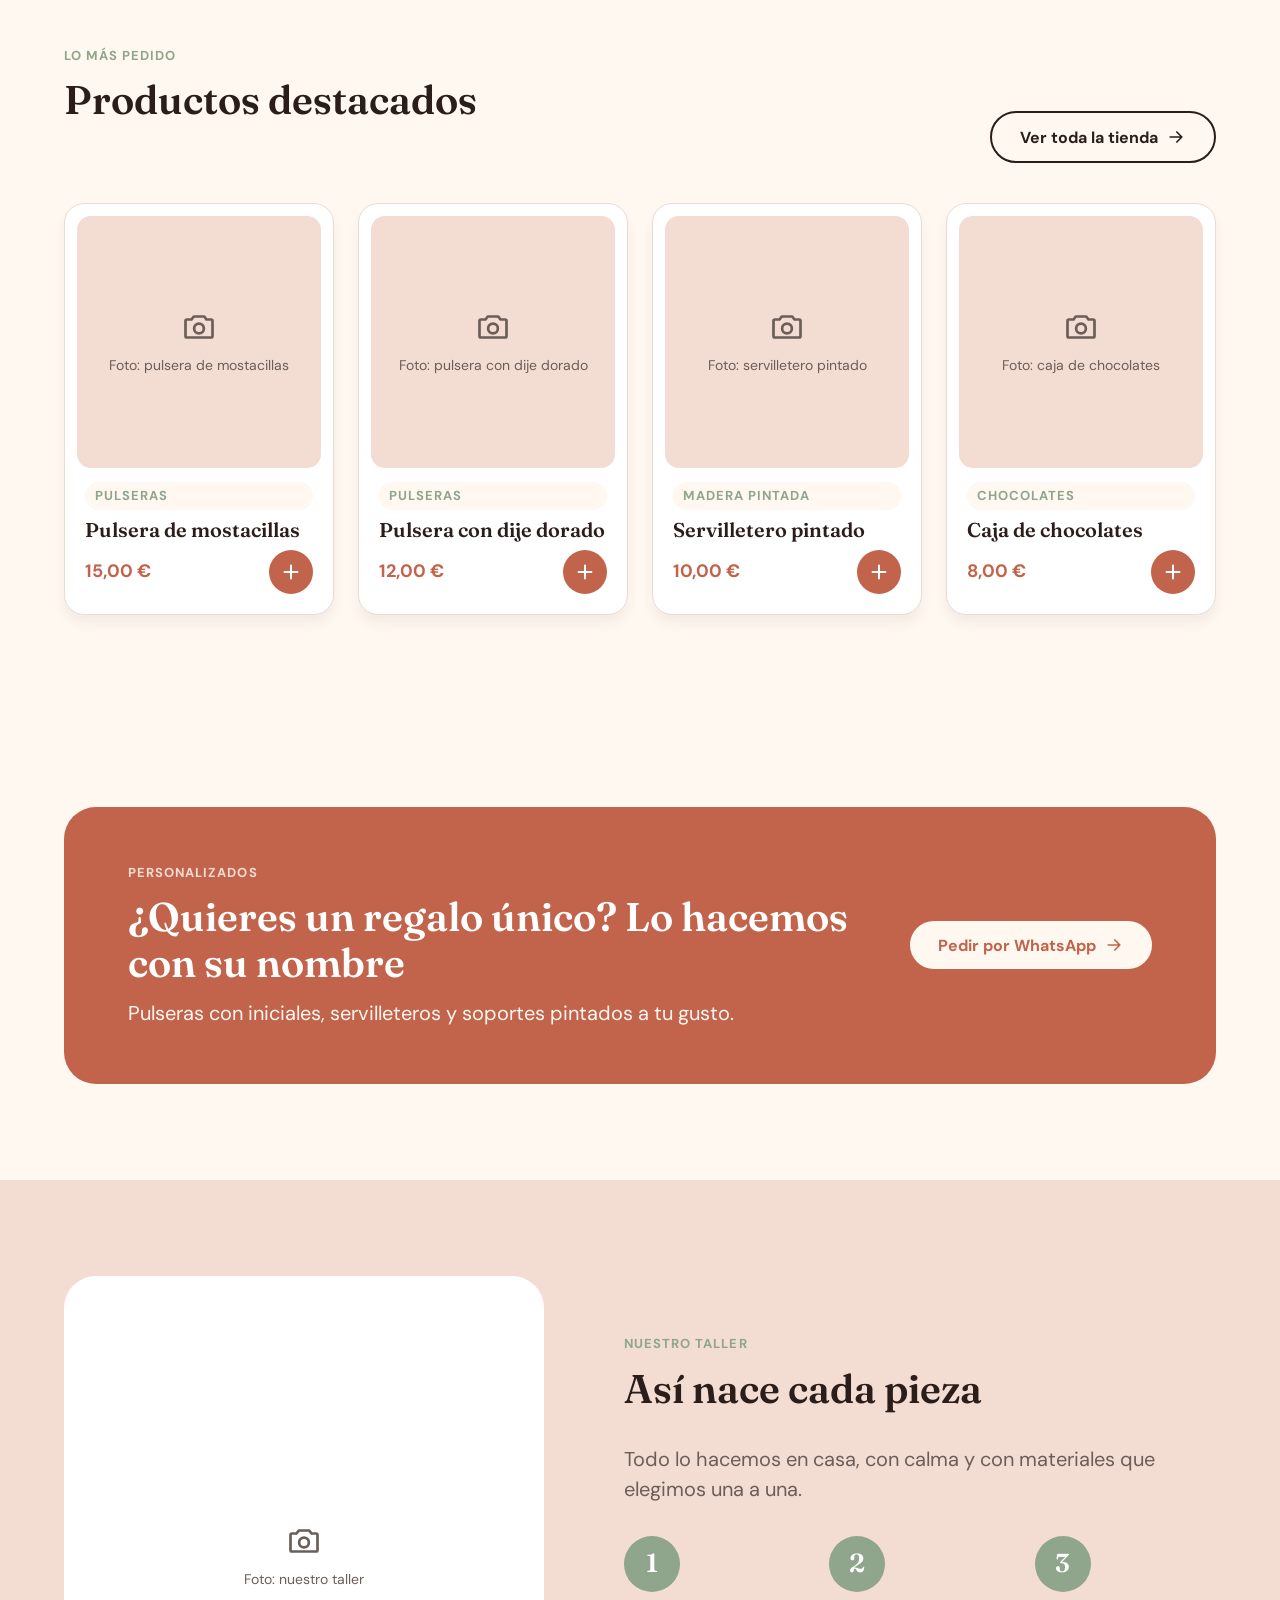
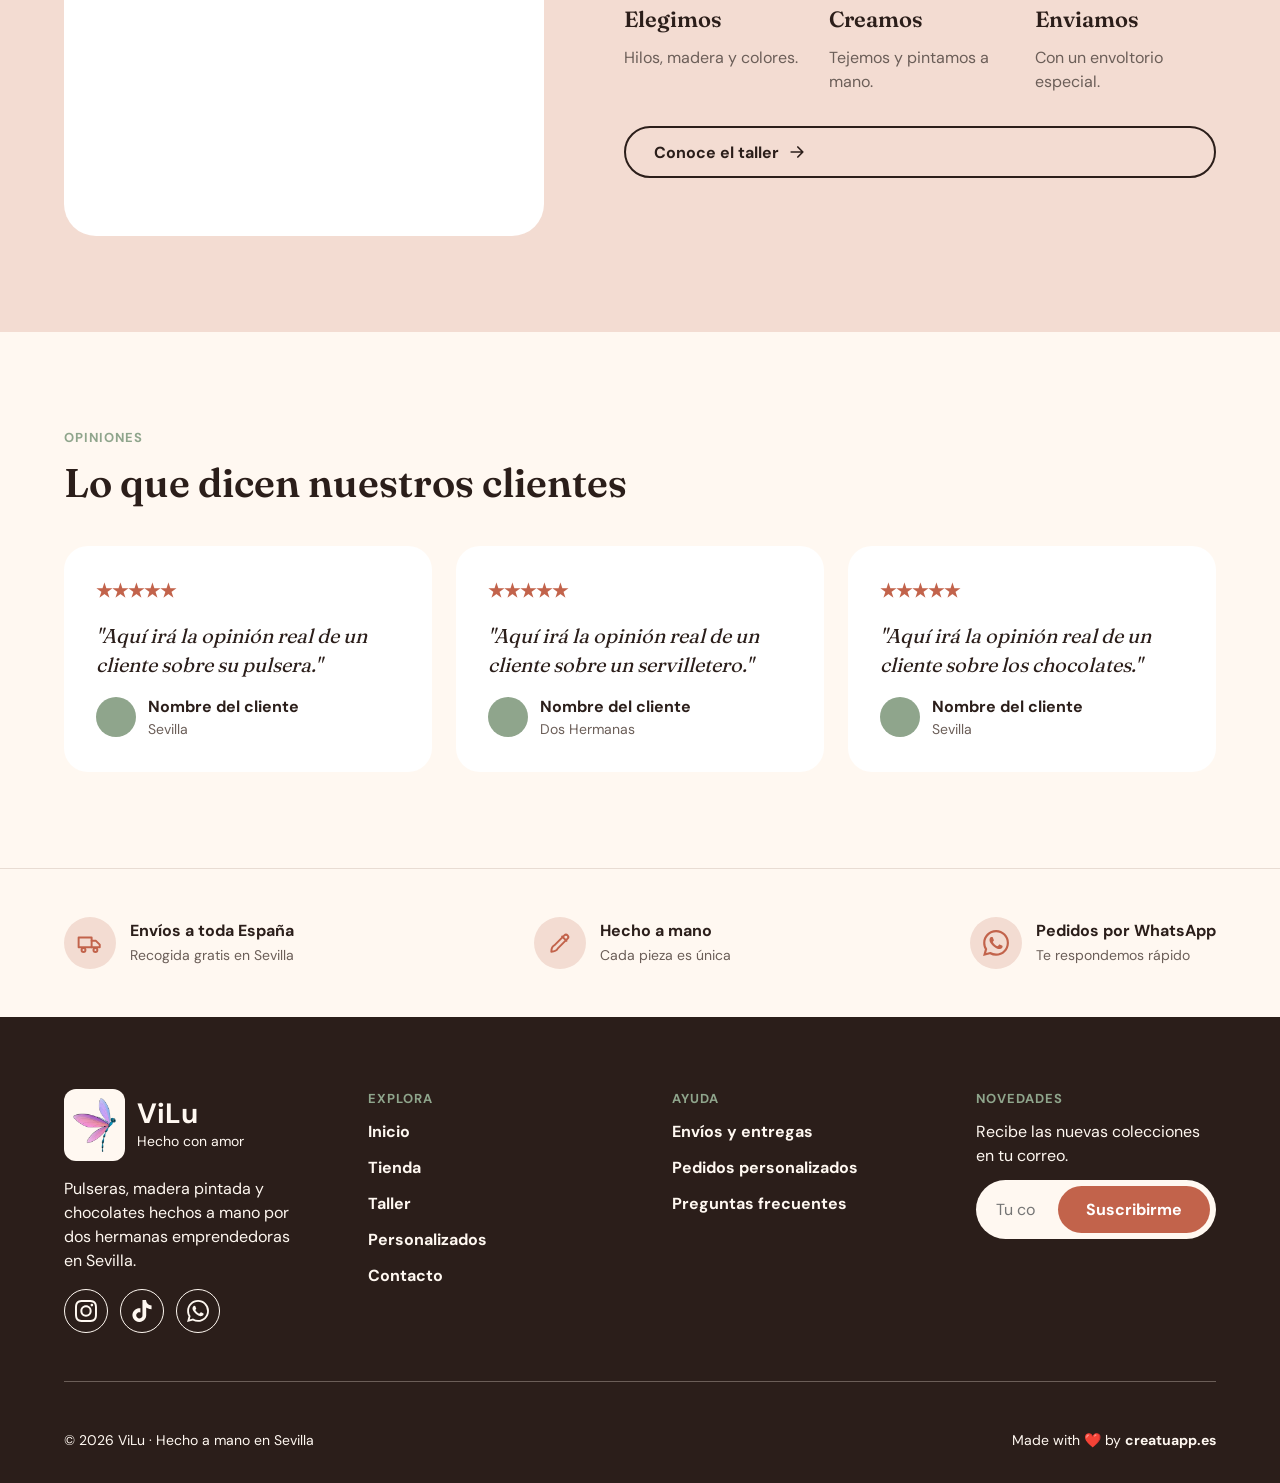
==== commit 771a0ca2: "agregar Personalizados al footer" ====
--- a/index.html
+++ b/index.html
@@ -8,9 +8,18 @@
   <meta name="description"
     content="Pulseras, madera pintada y chocolates hechos a mano en Sevilla por dos hermanas Colombianas.">
 
+  <meta property="og:type" content="website">
+  <meta property="og:site_name" content="ViLu">
+  <meta property="og:locale" content="es_ES">
+  <meta property="og:url" content="https://tiendas-vilu.creatuapp.es/">
+  <meta property="og:title" content="ViLu · Pulseras, madera pintada y chocolates hechos a mano en Sevilla">
+  <meta property="og:description" content="Pulseras, madera pintada y chocolates hechos a mano en Sevilla por dos hermanas Colombianas.">
+  <meta property="og:image" content="https://tiendas-vilu.creatuapp.es/img/logo.png">
   <link rel="icon" href="img/favicon.png" type="image/png">
+  <link rel="apple-touch-icon" href="img/apple-touch-icon.png">
 
   <link rel="preload" href="fonts/dm-sans.woff2" as="font" type="font/woff2" crossorigin>
+  <link rel="preload" href="fonts/fraunces.woff2" as="font" type="font/woff2" crossorigin>
 
   <link rel="stylesheet" href="css/main.css">
 </head>
@@ -20,7 +29,7 @@
     <div class="container header__container">
 
       <a class="logo" href="index.html">
-        <img class="logo__img" src="img/logo.png" alt="" width="163" height="200">
+        <img class="logo__img" src="img/logo.png" alt="" width="163" height="200" loading="lazy">
         <span class="logo__text">
           <span class="logo__name">ViLu</span>
           <span class="logo__tagline">Hecho con amor</span>
@@ -40,7 +49,7 @@
       <div class="header__actions">
         <!-- PEC 5 (JS): el contador del carrito sumará productos -->
         <button class="cart" type="button" aria-label="Carrito: 2 productos">
-          <img src="img/icono-carrito.svg" alt="" width="24" height="24">
+          <img src="img/icono-carrito.svg" alt="" width="24" height="24" loading="lazy">
           <span class="cart__count">2</span>
         </button>
         <a class="btn btn--primary header__whatsapp" href="https://wa.me/34000000000">Pedir por WhatsApp</a>
@@ -63,7 +72,7 @@
           <div class="hero__actions">
             <a class="btn btn--primary" href="tienda.html">
               Ver la tienda
-              <img src="img/icono-flecha.svg" alt="" width="20" height="20">
+              <img src="img/icono-flecha.svg" alt="" width="20" height="20" loading="lazy">
             </a>
             <a class="btn btn--secondary" href="personalizados.html">Encargar uno personalizado</a>
           </div>
@@ -74,7 +83,7 @@
 
           <div class="hero__badge">
             <span class="hero__badge-icon">
-              <img src="img/icono-corazon.svg" alt="" width="24" height="24">
+              <img src="img/icono-corazon.svg" alt="" width="24" height="24" loading="lazy">
             </span>
             <span class="hero__badge-text">
               <span class="hero__badge-title">100 % hecho a mano</span>
@@ -98,7 +107,7 @@
 
           <article class="categoria-card">
             <div class="categoria-card__foto">
-              <img src="img/icono-foto.svg" alt="" width="36" height="36">
+              <img src="img/icono-foto.svg" alt="" width="36" height="36" loading="lazy">
               <p>Foto: pulseras</p>
             </div>
             <div class="categoria-card__texto">
@@ -106,14 +115,14 @@
               <p class="categoria-card__descripcion">Tejidas a mano con hilos y mostacillas.</p>
               <a class="categoria-card__enlace" href="tienda.html">
                 Ver productos
-                <img src="img/icono-flecha-terracota.svg" alt="" width="20" height="20">
+                <img src="img/icono-flecha-terracota.svg" alt="" width="20" height="20" loading="lazy">
               </a>
             </div>
           </article>
 
           <article class="categoria-card">
             <div class="categoria-card__foto">
-              <img src="img/icono-foto.svg" alt="" width="36" height="36">
+              <img src="img/icono-foto.svg" alt="" width="36" height="36" loading="lazy">
               <p>Foto: madera pintada</p>
             </div>
             <div class="categoria-card__texto">
@@ -121,14 +130,14 @@
               <p class="categoria-card__descripcion">Servilleteros, soportes de móvil y casitas para huevos.</p>
               <a class="categoria-card__enlace" href="tienda.html">
                 Ver productos
-                <img src="img/icono-flecha-terracota.svg" alt="" width="20" height="20">
+                <img src="img/icono-flecha-terracota.svg" alt="" width="20" height="20" loading="lazy">
               </a>
             </div>
           </article>
 
           <article class="categoria-card">
             <div class="categoria-card__foto">
-              <img src="img/icono-foto.svg" alt="" width="36" height="36">
+              <img src="img/icono-foto.svg" alt="" width="36" height="36" loading="lazy">
               <p>Foto: chocolates</p>
             </div>
             <div class="categoria-card__texto">
@@ -136,7 +145,7 @@
               <p class="categoria-card__descripcion">Cajas de chocolates para regalar en ocasiones especiales.</p>
               <a class="categoria-card__enlace" href="tienda.html">
                 Ver productos
-                <img src="img/icono-flecha-terracota.svg" alt="" width="20" height="20">
+                <img src="img/icono-flecha-terracota.svg" alt="" width="20" height="20" loading="lazy">
               </a>
             </div>
           </article>
@@ -155,7 +164,7 @@
           </div>
           <a class="btn btn--secondary" href="tienda.html">
             Ver toda la tienda
-            <img src="img/icono-flecha-cacao.svg" alt="" width="20" height="20">
+            <img src="img/icono-flecha-cacao.svg" alt="" width="20" height="20" loading="lazy">
           </a>
         </div>
 
@@ -163,7 +172,7 @@
 
           <article class="producto-card">
             <div class="producto-card__foto">
-              <img src="img/icono-foto.svg" alt="" width="36" height="36">
+              <img src="img/icono-foto.svg" alt="" width="36" height="36" loading="lazy">
               <p>Foto: pulsera de mostacillas</p>
             </div>
             <div class="producto-card__info">
@@ -173,7 +182,7 @@
                 <span class="producto-card__precio">15,00 €</span>
                 <button class="producto-card__anadir" type="button"
                   aria-label="Añadir Pulsera de mostacillas al carrito">
-                  <img src="img/icono-mas.svg" alt="" width="22" height="22">
+                  <img src="img/icono-mas.svg" alt="" width="22" height="22" loading="lazy">
                 </button>
               </div>
             </div>
@@ -181,7 +190,7 @@
 
           <article class="producto-card">
             <div class="producto-card__foto">
-              <img src="img/icono-foto.svg" alt="" width="36" height="36">
+              <img src="img/icono-foto.svg" alt="" width="36" height="36" loading="lazy">
               <p>Foto: pulsera con dije dorado</p>
             </div>
             <div class="producto-card__info">
@@ -191,7 +200,7 @@
                 <span class="producto-card__precio">12,00 €</span>
                 <button class="producto-card__anadir" type="button"
                   aria-label="Añadir Pulsera con dije dorado al carrito">
-                  <img src="img/icono-mas.svg" alt="" width="22" height="22">
+                  <img src="img/icono-mas.svg" alt="" width="22" height="22" loading="lazy">
                 </button>
               </div>
             </div>
@@ -199,7 +208,7 @@
 
           <article class="producto-card">
             <div class="producto-card__foto">
-              <img src="img/icono-foto.svg" alt="" width="36" height="36">
+              <img src="img/icono-foto.svg" alt="" width="36" height="36" loading="lazy">
               <p>Foto: servilletero pintado</p>
             </div>
             <div class="producto-card__info">
@@ -208,7 +217,7 @@
               <div class="producto-card__precio-fila">
                 <span class="producto-card__precio">10,00 €</span>
                 <button class="producto-card__anadir" type="button" aria-label="Añadir Servilletero pintado al carrito">
-                  <img src="img/icono-mas.svg" alt="" width="22" height="22">
+                  <img src="img/icono-mas.svg" alt="" width="22" height="22" loading="lazy">
                 </button>
               </div>
             </div>
@@ -216,7 +225,7 @@
 
           <article class="producto-card">
             <div class="producto-card__foto">
-              <img src="img/icono-foto.svg" alt="" width="36" height="36">
+              <img src="img/icono-foto.svg" alt="" width="36" height="36" loading="lazy">
               <p>Foto: caja de chocolates</p>
             </div>
             <div class="producto-card__info">
@@ -225,7 +234,7 @@
               <div class="producto-card__precio-fila">
                 <span class="producto-card__precio">8,00 €</span>
                 <button class="producto-card__anadir" type="button" aria-label="Añadir Caja de chocolates al carrito">
-                  <img src="img/icono-mas.svg" alt="" width="22" height="22">
+                  <img src="img/icono-mas.svg" alt="" width="22" height="22" loading="lazy">
                 </button>
               </div>
             </div>
@@ -245,7 +254,7 @@
           </div>
           <a class="btn btn--light" href="https://wa.me/34000000000">
             Pedir por WhatsApp
-            <img src="img/icono-flecha-terracota.svg" alt="" width="20" height="20">
+            <img src="img/icono-flecha-terracota.svg" alt="" width="20" height="20" loading="lazy">
           </a>
         </div>
       </div>
@@ -255,7 +264,7 @@
       <div class="container taller__container">
 
         <div class="taller__foto" aria-hidden="true">
-          <img src="img/icono-foto.svg" alt="" width="36" height="36">
+          <img src="img/icono-foto.svg" alt="" width="36" height="36" loading="lazy">
           <p>Foto: nuestro taller</p>
         </div>
 
@@ -286,7 +295,7 @@
 
           <a class="btn btn--secondary" href="taller.html">
             Conoce el taller
-            <img src="img/icono-flecha-cacao.svg" alt="" width="20" height="20">
+            <img src="img/icono-flecha-cacao.svg" alt="" width="20" height="20" loading="lazy">
           </a>
         </div>
 
@@ -304,7 +313,7 @@
         <div class="opiniones__grid">
 
           <article class="testimonio">
-            <p class="testimonio__estrellas" aria-label="5 de 5 estrellas">★★★★★</p>
+            <p class="testimonio__estrellas" role="img" aria-label="5 de 5 estrellas">★★★★★</p>
             <p class="testimonio__texto">"Aquí irá la opinión real de un cliente sobre su pulsera."</p>
             <div class="testimonio__autor">
               <div class="testimonio__avatar" aria-hidden="true"></div>
@@ -316,7 +325,7 @@
           </article>
 
           <article class="testimonio">
-            <p class="testimonio__estrellas" aria-label="5 de 5 estrellas">★★★★★</p>
+            <p class="testimonio__estrellas" role="img" aria-label="5 de 5 estrellas">★★★★★</p>
             <p class="testimonio__texto">"Aquí irá la opinión real de un cliente sobre un servilletero."</p>
             <div class="testimonio__autor">
               <div class="testimonio__avatar" aria-hidden="true"></div>
@@ -328,7 +337,7 @@
           </article>
 
           <article class="testimonio">
-            <p class="testimonio__estrellas" aria-label="5 de 5 estrellas">★★★★★</p>
+            <p class="testimonio__estrellas" role="img" aria-label="5 de 5 estrellas">★★★★★</p>
             <p class="testimonio__texto">"Aquí irá la opinión real de un cliente sobre los chocolates."</p>
             <div class="testimonio__autor">
               <div class="testimonio__avatar" aria-hidden="true"></div>
@@ -348,32 +357,32 @@
 
         <div class="beneficio">
           <span class="beneficio__icono">
-            <img src="img/icono-envio.svg" alt="" width="26" height="26">
+            <img src="img/icono-envio.svg" alt="" width="26" height="26" loading="lazy">
           </span>
-          <span class="beneficio__texto">
-            <span class="beneficio__titulo">Envíos a toda España</span>
-            <span class="beneficio__descripcion">Recogida gratis en Sevilla</span>
-          </span>
+          <div class="beneficio__texto">
+            <p class="beneficio__titulo">Envíos a toda España</p>
+            <p class="beneficio__descripcion">Recogida gratis en Sevilla</p>
+          </div>
         </div>
 
         <div class="beneficio">
           <span class="beneficio__icono">
-            <img src="img/icono-pincel.svg" alt="" width="26" height="26">
+            <img src="img/icono-pincel.svg" alt="" width="26" height="26" loading="lazy">
           </span>
-          <span class="beneficio__texto">
-            <span class="beneficio__titulo">Hecho a mano</span>
-            <span class="beneficio__descripcion">Cada pieza es única</span>
-          </span>
+          <div class="beneficio__texto">
+            <p class="beneficio__titulo">Hecho a mano</p>
+            <p class="beneficio__descripcion">Cada pieza es única</p>
+          </div>
         </div>
 
         <div class="beneficio">
           <span class="beneficio__icono">
-            <img src="img/icono-whatsapp-terracota.svg" alt="" width="26" height="26">
+            <img src="img/icono-whatsapp-terracota.svg" alt="" width="26" height="26" loading="lazy">
           </span>
-          <span class="beneficio__texto">
-            <span class="beneficio__titulo">Pedidos por WhatsApp</span>
-            <span class="beneficio__descripcion">Te respondemos rápido</span>
-          </span>
+          <div class="beneficio__texto">
+            <p class="beneficio__titulo">Pedidos por WhatsApp</p>
+            <p class="beneficio__descripcion">Te respondemos rápido</p>
+          </div>
         </div>
 
       </div>
@@ -389,7 +398,7 @@
 
         <div>
           <a class="logo logo--light" href="index.html">
-            <img class="logo__img" src="img/logo.png" alt="" width="163" height="200">
+            <img class="logo__img" src="img/logo.png" alt="" width="163" height="200" loading="lazy">
             <span class="logo__text">
               <span class="logo__name">ViLu</span>
               <span class="logo__tagline logo__tagline--light">Hecho con amor</span>
@@ -399,12 +408,12 @@
             Sevilla.</p>
           <ul class="social">
             <li><a class="social__link" href="https://www.instagram.com/vilu.hechoconamor"
-                aria-label="Instagram de ViLu"><img src="img/icono-instagram.svg" alt="" width="22" height="22"></a>
+                aria-label="Instagram de ViLu"><img src="img/icono-instagram.svg" alt="" width="22" height="22" loading="lazy"></a>
             </li>
             <li><a class="social__link" href="https://www.tiktok.com/@vilu.hechoconamor"
-                aria-label="TikTok de ViLu"><img src="img/icono-tiktok.svg" alt="" width="22" height="22"></a></li>
+                aria-label="TikTok de ViLu"><img src="img/icono-tiktok.svg" alt="" width="22" height="22" loading="lazy"></a></li>
             <li><a class="social__link" href="https://wa.me/34000000000" aria-label="WhatsApp de ViLu"><img
-                  src="img/icono-whatsapp.svg" alt="" width="22" height="22"></a></li>
+                  src="img/icono-whatsapp.svg" alt="" width="22" height="22" loading="lazy"></a></li>
           </ul>
         </div>
 
@@ -414,6 +423,7 @@
             <li><a class="footer__link" href="index.html">Inicio</a></li>
             <li><a class="footer__link" href="tienda.html">Tienda</a></li>
             <li><a class="footer__link" href="taller.html">Taller</a></li>
+            <li><a class="footer__link" href="personalizados.html">Personalizados</a></li>
             <li><a class="footer__link" href="contacto.html">Contacto</a></li>
           </ul>
         </nav>
--- a/css/main.css
+++ b/css/main.css
@@ -534,12 +534,12 @@
 }
 
 .productos__grid {
-  display: flex;
+  display: grid;
+  grid-template-columns: repeat(4, 1fr);
   gap: 1.5rem;
 }
 
 .producto-card {
-  flex: 1;
   display: flex;
   flex-direction: column;
   gap: 0.875rem;
@@ -850,12 +850,370 @@
   font-size: 0.875em;
 }
 
-/* 15. RESPONSIVE */
+/* 15. PÁGINAS EN CONSTRUCCIÓN (tienda, taller, personalizados, contacto) */
+.pagina-en-construccion {
+  padding: 6rem 0;
+  text-align: center;
+}
+
+.pagina-en-construccion h1 {
+  font-family: var(--font-display);
+  font-size: 2.5rem;
+  font-weight: 600;
+  margin-bottom: 1rem;
+}
+
+.pagina-en-construccion p {
+  color: var(--color-gris);
+  font-size: 1.125em;
+}
+
+/* 16. CABECERA DE PÁGINA (tienda, taller, personalizados, contacto) */
+.cabecera-pagina {
+  padding: 4.5rem 0 3.5rem;
+  background-color: var(--color-rosa-arena);
+}
+
+.cabecera-pagina__container {
+  display: flex;
+  flex-direction: column;
+  gap: 0.75rem;
+}
+
+.cabecera-pagina__eyebrow {
+  color: var(--color-salvia);
+  font-size: 0.8125em;
+  font-weight: 700;
+  letter-spacing: 0.08em;
+  text-transform: uppercase;
+}
+
+.cabecera-pagina__titulo {
+  font-family: var(--font-display);
+  font-size: 3.5rem;
+  font-weight: 600;
+  line-height: 1.1;
+  max-width: 50rem;
+}
+
+.cabecera-pagina__descripcion {
+  color: var(--color-gris);
+  font-size: 1.25em;
+}
+
+/* 17. CATÁLOGO (tienda) */
+.catalogo {
+  padding: 6rem 0;
+}
+
+.catalogo__barra {
+  display: flex;
+  align-items: center;
+  justify-content: space-between;
+  margin-bottom: 1.5rem;
+}
+
+.catalogo__filtros {
+  display: flex;
+  gap: 0.75rem;
+}
+
+.chip-filtro {
+  padding: 0.625rem 1.25rem;
+  border: 1px solid var(--color-linea);
+  border-radius: 999px;
+  background-color: var(--color-blanco);
+  color: var(--color-cacao);
+  font-family: var(--font-main);
+  font-weight: 500;
+  cursor: pointer;
+}
+
+.chip-filtro--activo {
+  background-color: var(--color-cacao);
+  border-color: var(--color-cacao);
+  color: var(--color-crema);
+}
+
+.catalogo__orden {
+  display: flex;
+  align-items: center;
+  gap: 0.625rem;
+  padding: 0.625rem 1rem 0.625rem 1.25rem;
+  border: 1px solid var(--color-linea);
+  border-radius: 999px;
+  background-color: var(--color-blanco);
+  color: var(--color-cacao);
+  font-family: var(--font-main);
+  font-weight: 500;
+  cursor: pointer;
+}
+
+.catalogo__orden span {
+  color: var(--color-terracota);
+}
+
+.catalogo__contador {
+  color: var(--color-gris);
+  margin-bottom: 1.5rem;
+}
+
+/* 18. QUIÉNES SOMOS (taller) */
+.quienes-somos {
+  padding: 6rem 0;
+}
+
+.quienes-somos__container {
+  display: flex;
+  align-items: center;
+  gap: 5rem;
+}
+
+.quienes-somos__foto {
+  display: flex;
+  flex-direction: column;
+  align-items: center;
+  justify-content: center;
+  gap: 0.625rem;
+  flex-shrink: 0;
+  width: 32.5rem;
+  height: 35rem;
+  border-radius: 2rem;
+  background-color: var(--color-rosa-arena);
+  color: var(--color-gris);
+  font-size: 0.875em;
+  text-align: center;
+}
+
+.quienes-somos__texto {
+  display: flex;
+  flex-direction: column;
+  gap: 1.25rem;
+}
+
+.quienes-somos__parrafo {
+  color: var(--color-gris);
+  font-size: 1.25em;
+}
+
+.quienes-somos__datos {
+  display: flex;
+  gap: 2.5rem;
+}
+
+.dato {
+  display: flex;
+  flex-direction: column;
+  gap: 0.125rem;
+}
+
+.dato__numero {
+  font-family: var(--font-display);
+  font-size: 2.5rem;
+  font-weight: 600;
+  color: var(--color-terracota);
+  line-height: 1.15;
+}
+
+.dato__etiqueta {
+  color: var(--color-gris);
+  font-size: 0.875em;
+}
+
+/* 19. PROCESO (taller) */
+.proceso {
+  padding: 6rem 0;
+  background-color: var(--color-rosa-arena);
+}
+
+.proceso__pasos {
+  display: flex;
+  gap: 2rem;
+}
+
+/* 20. GALERÍA DE TRABAJOS (taller) */
+.galeria {
+  padding: 6rem 0;
+}
+
+.galeria__grid {
+  display: grid;
+  grid-template-columns: repeat(3, 1fr);
+  gap: 1.5rem;
+}
+
+.galeria__foto {
+  display: flex;
+  flex-direction: column;
+  align-items: center;
+  justify-content: center;
+  gap: 0.625rem;
+  aspect-ratio: 1 / 1;
+  border-radius: 1.25rem;
+  background-color: var(--color-rosa-arena);
+  color: var(--color-gris);
+  font-size: 0.875em;
+  text-align: center;
+}
+
+/* 21. QUÉ PUEDES PERSONALIZAR (personalizados) */
+.que-personalizar {
+  padding: 6rem 0;
+}
+
+/* 22. CONTACTO: FORMULARIO Y DATOS (contacto) */
+.contacto {
+  padding: 6rem 0;
+}
+
+.contacto__grid {
+  display: flex;
+  align-items: flex-start;
+  gap: 3rem;
+}
+
+.formulario-contacto {
+  flex: 1;
+  display: flex;
+  flex-direction: column;
+  gap: 1.25rem;
+  padding: 2.5rem;
+  border-radius: 1.5rem;
+  background-color: var(--color-blanco);
+  box-shadow: 0 0.5rem 1.5rem rgba(43, 31, 26, 0.06);
+}
+
+.formulario-contacto__titulo {
+  font-family: var(--font-display);
+  font-size: 1.625rem;
+  font-weight: 600;
+}
+
+.formulario-contacto__fila {
+  display: flex;
+  gap: 1rem;
+}
+
+.campo {
+  flex: 1;
+  display: flex;
+  flex-direction: column;
+  gap: 0.5rem;
+}
+
+.campo__etiqueta {
+  font-weight: 700;
+}
+
+.campo__input {
+  padding: 0.875rem 1rem;
+  border: 1px solid var(--color-linea);
+  border-radius: 0.75rem;
+  background-color: var(--color-crema);
+  color: var(--color-gris);
+  font-family: var(--font-main);
+  font-size: 1rem;
+}
+
+.campo__input--textarea {
+  height: 8.75rem;
+  resize: vertical;
+}
+
+.datos-contacto {
+  width: 26.25rem;
+  flex-shrink: 0;
+  display: flex;
+  flex-direction: column;
+  gap: 1rem;
+}
+
+.tarjeta-contacto {
+  display: flex;
+  align-items: center;
+  gap: 1rem;
+  padding: 1.25rem 1.5rem;
+  border-radius: 1.25rem;
+  background-color: var(--color-blanco);
+}
+
+.tarjeta-contacto__icono {
+  display: flex;
+  align-items: center;
+  justify-content: center;
+  flex-shrink: 0;
+  width: 3.25rem;
+  height: 3.25rem;
+  border-radius: 50%;
+  background-color: var(--color-rosa-arena);
+}
+
+.tarjeta-contacto__texto {
+  display: flex;
+  flex-direction: column;
+  gap: 0.125rem;
+}
+
+.tarjeta-contacto__titulo {
+  font-weight: 700;
+}
+
+.tarjeta-contacto__descripcion {
+  color: var(--color-gris);
+  font-size: 0.875em;
+}
+
+/* 23. PREGUNTAS FRECUENTES (contacto) */
+.preguntas {
+  padding: 6rem 0;
+  background-color: var(--color-rosa-arena);
+}
+
+.preguntas .section-heading {
+  margin-bottom: 1rem;
+}
+
+.pregunta {
+  background-color: var(--color-blanco);
+  border-radius: 1rem;
+  padding: 1.375rem 1.75rem;
+  margin-bottom: 0.625rem;
+}
+
+.pregunta__resumen {
+  display: flex;
+  align-items: center;
+  justify-content: space-between;
+  font-weight: 700;
+  cursor: pointer;
+  list-style: none;
+}
+
+.pregunta__resumen::-webkit-details-marker {
+  display: none;
+}
+
+.pregunta__icono {
+  font-family: var(--font-display);
+  font-size: 1.625rem;
+  color: var(--color-terracota);
+}
+
+.pregunta__respuesta {
+  color: var(--color-gris);
+  margin-top: 0.625rem;
+}
+
+/* 24. RESPONSIVE */
 @media (max-width: 1200px) {
   .footer__columns {
     grid-template-columns: repeat(2, 1fr);
     gap: 3rem;
   }
+
+  .productos__grid {
+    grid-template-columns: repeat(2, 1fr);
+  }
 }
 
 @media (max-width: 768px) {
@@ -892,7 +1250,7 @@
   }
 
   .productos__grid {
-    flex-direction: column;
+    grid-template-columns: 1fr;
   }
 
   .banner-cta {
@@ -917,6 +1275,21 @@
     flex-direction: column;
   }
 
+  .quienes-somos__container {
+    flex-direction: column;
+  }
+
+  .quienes-somos__foto {
+    width: 100%;
+  }
+
+  .proceso__pasos {
+    flex-direction: column;
+  }
+
+  .galeria__grid {
+    grid-template-columns: repeat(2, 1fr);
+  }
 }
 
 @media (max-width: 480px) {
@@ -949,4 +1322,12 @@
   .taller__pasos {
     flex-direction: column;
   }
+
+  .cabecera-pagina__titulo {
+    font-size: 2.25rem;
+  }
+
+  .galeria__grid {
+    grid-template-columns: 1fr;
+  }
 }
